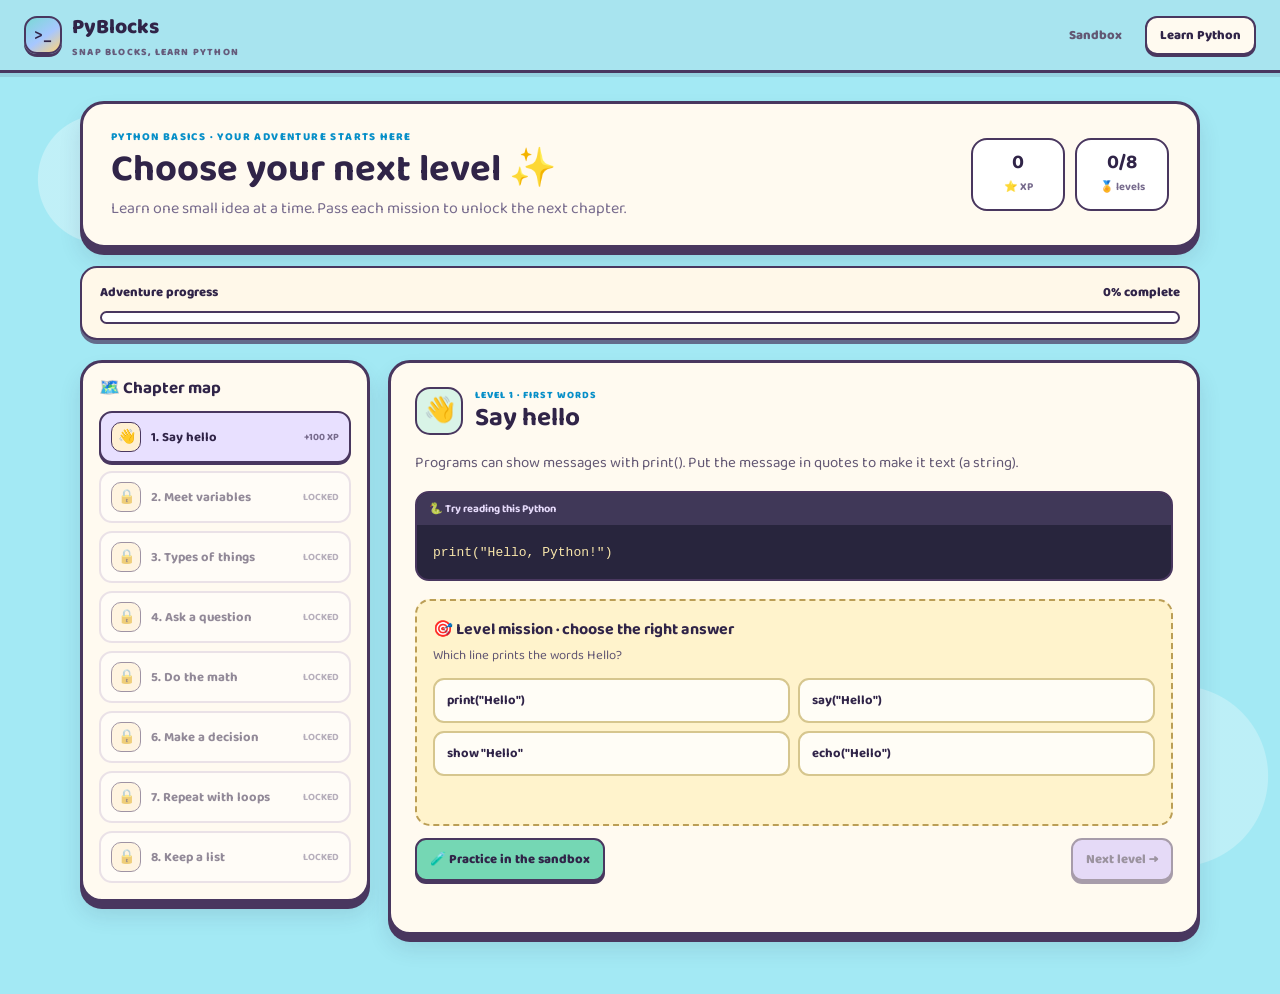
==== site/learn.html @ 9d86f93a "Add sandbox and gamified Python learning pages Co-authored-by: Copilot <223556219+Copilot@users.nore" ====
<!doctype html>
<html lang="en">
<head>
  <meta charset="utf-8">
  <meta name="viewport" content="width=device-width, initial-scale=1">
  <meta name="theme-color" content="#a3e9f4">
  <title>Learn Python — PyBlocks</title>
  <link rel="preconnect" href="https://fonts.googleapis.com">
  <link rel="preconnect" href="https://fonts.gstatic.com" crossorigin>
  <link href="https://fonts.googleapis.com/css2?family=Baloo+2:wght@500;600;700;800&family=JetBrains+Mono:wght@400;500;600;700&display=swap" rel="stylesheet">
  <style>
    :root{
      color-scheme:light;
      --ink:#302448;--muted:#776b8d;--line:#49375f;--paper:#fffaf0;
      --sky:#a3e9f4;--green:#75d7b4;--yellow:#ffc966;--purple:#c9b8ff;
      --display:"Baloo 2",sans-serif;--mono:"JetBrains Mono",monospace;
    }
    *{box-sizing:border-box}
    body{
      margin:0;min-height:100vh;color:var(--ink);font-family:var(--display);
      background-color:var(--sky);
      background-image:radial-gradient(circle at 8% 18%,rgba(255,255,255,.32) 0 64px,transparent 65px),
        radial-gradient(circle at 92% 78%,rgba(255,255,255,.28) 0 90px,transparent 91px);
    }
    a{color:inherit}
    .topbar{
      min-height:72px;padding:10px 24px;display:flex;align-items:center;gap:24px;
      background:#a8e4ef;border-bottom:3px solid var(--line);box-shadow:0 4px 0 rgba(53,38,79,.12);
    }
    .brand{display:flex;align-items:center;gap:10px;font-size:21px;font-weight:800;text-decoration:none}
    .logo{
      width:38px;height:38px;display:grid;place-items:center;border:2px solid var(--line);
      border-radius:13px;background:linear-gradient(145deg,#79d9d5,#a7c7ff 55%,#ffd477);
      box-shadow:0 3px 0 var(--line);font:700 15px var(--mono)
    }
    .brand small{display:block;color:#655b7b;font-size:10px;letter-spacing:1.2px;text-transform:uppercase}
    .page-nav{display:flex;gap:8px;margin-left:auto}
    .page-nav a{
      padding:7px 13px;border:2px solid transparent;border-radius:12px;
      color:#625773;font-size:13px;font-weight:800;text-decoration:none
    }
    .page-nav a[aria-current=page]{border-color:var(--line);background:var(--paper);color:var(--ink);box-shadow:0 2px 0 var(--line)}
    main{width:min(1120px,calc(100% - 32px));margin:28px auto 60px}
    .hero{
      display:flex;justify-content:space-between;align-items:center;gap:24px;padding:24px 28px;
      border:3px solid var(--line);border-radius:24px;background:var(--paper);
      box-shadow:0 7px 0 var(--line),0 13px 22px rgba(43,39,73,.12)
    }
    .eyebrow{color:#078fc8;font-size:11px;font-weight:800;letter-spacing:1.4px;text-transform:uppercase}
    h1{margin:2px 0 4px;font-size:clamp(26px,4vw,38px);line-height:1.15}
    .hero p{margin:0;color:var(--muted)}
    .stats{display:flex;gap:10px;flex-shrink:0}
    .stat{min-width:94px;padding:11px 14px;border:2px solid var(--line);border-radius:16px;text-align:center;background:#fff}
    .stat strong{display:block;font-size:20px;line-height:1.1}
    .stat span{color:var(--muted);font-size:11px;font-weight:700}
    .progress-card{
      margin-top:18px;padding:14px 18px;border:2px solid var(--line);border-radius:17px;
      background:#fff8e9;box-shadow:0 4px 0 rgba(73,55,95,.7)
    }
    .progress-label{display:flex;justify-content:space-between;gap:12px;margin-bottom:8px;font-size:13px;font-weight:800}
    .progress-track{height:13px;overflow:hidden;border:2px solid var(--line);border-radius:99px;background:#fff}
    .progress-fill{width:0;height:100%;border-radius:99px;background:linear-gradient(90deg,#75d7b4,#ffe079);transition:width .25s ease}
    .layout{display:grid;grid-template-columns:290px minmax(0,1fr);gap:18px;margin-top:20px;align-items:start}
    .level-panel,.lesson-panel{
      border:3px solid var(--line);border-radius:22px;background:var(--paper);
      box-shadow:0 7px 0 var(--line),0 13px 22px rgba(43,39,73,.12)
    }
    .level-panel{padding:16px}
    .panel-title{margin:0 0 12px;font-size:17px}
    .level-list{display:grid;gap:8px}
    .level-button{
      width:100%;display:flex;align-items:center;gap:10px;padding:9px 10px;
      border:2px solid #d8ccdf;border-radius:13px;background:#fff;color:var(--ink);
      text-align:left;font:700 13px var(--display);cursor:pointer
    }
    .level-button:hover:not(:disabled){border-color:var(--line);transform:translateY(-1px)}
    .level-button[aria-current=step]{border-color:var(--line);background:#e8e0ff;box-shadow:0 2px 0 var(--line)}
    .level-button:disabled{opacity:.52;cursor:not-allowed}
    .level-icon{
      width:30px;height:30px;flex:0 0 30px;display:grid;place-items:center;
      border:1.5px solid var(--line);border-radius:10px;background:#fff0d3;font-size:14px
    }
    .level-name{flex:1}
    .level-state{color:var(--muted);font-size:10px}
    .lesson-panel{min-height:490px;padding:24px}
    .lesson-top{display:flex;align-items:center;gap:12px}
    .chapter-icon{width:48px;height:48px;display:grid;place-items:center;border:2px solid var(--line);border-radius:15px;background:#d9f4e7;font-size:25px}
    .chapter-kicker{color:#078fc8;font-size:10px;font-weight:800;letter-spacing:1px;text-transform:uppercase}
    h2{margin:0;font-size:26px;line-height:1.2}
    .lesson-description{margin:16px 0;color:#625773;font-size:15px;line-height:1.6}
    .code-card{overflow:hidden;border:2px solid var(--line);border-radius:14px;background:#28253d}
    .code-label{padding:7px 12px;background:#403858;color:#e5dafa;font-size:11px;font-weight:700}
    pre{margin:0;padding:16px;overflow:auto;color:#f8e6ab;font:13px/1.65 var(--mono)}
    .mission{
      margin-top:18px;padding:16px;border:2px dashed #bb9e56;border-radius:15px;background:#fff3cc
    }
    .mission h3{margin:0 0 3px;font-size:16px}
    .mission p{margin:0 0 12px;color:#625773;font-size:13px}
    .choices{display:grid;grid-template-columns:repeat(2,minmax(0,1fr));gap:8px}
    .choice{
      padding:10px 12px;border:2px solid #d6c68e;border-radius:11px;background:#fffdf6;
      color:var(--ink);font:700 13px var(--display);text-align:left;cursor:pointer
    }
    .choice:hover:not(:disabled){border-color:var(--line);background:#fff}
    .choice:disabled{cursor:default}
    .choice.correct{border-color:#318263;background:#d9f4e7}
    .choice.incorrect{border-color:#b65b54;background:#ffe1dc}
    .feedback{min-height:22px;margin-top:10px;color:#625773;font-size:13px;font-weight:700}
    .feedback.success{color:#276b52}
    .feedback.error{color:#a63d38}
    .lesson-actions{display:flex;justify-content:space-between;align-items:center;gap:12px;margin-top:12px}
    .sandbox-link,.next-button{
      display:inline-flex;align-items:center;justify-content:center;gap:6px;padding:9px 13px;
      border:2px solid var(--line);border-radius:11px;background:var(--green);
      color:var(--ink);font:800 13px var(--display);text-decoration:none;cursor:pointer;
      box-shadow:0 3px 0 var(--line)
    }
    .next-button{background:var(--purple)}
    .next-button:disabled{opacity:.48;cursor:not-allowed}
    .next-button:not(:disabled):active,.sandbox-link:active{transform:translateY(2px);box-shadow:0 1px 0 var(--line)}
    .storage-note{min-height:18px;margin:9px 2px 0;color:#a63d38;font-size:12px}
    @media(max-width:760px){
      .topbar{flex-wrap:wrap;gap:10px;padding:10px 14px}
      .page-nav{width:100%;order:2;justify-content:center}
      main{margin-top:18px}
      .hero{align-items:flex-start;flex-direction:column;padding:20px}
      .layout{grid-template-columns:1fr}
      .level-panel{order:2}
      .level-list{grid-template-columns:repeat(2,minmax(0,1fr))}
      .lesson-panel{min-height:0;padding:19px}
    }
    @media(max-width:430px){
      .stats{width:100%}.stat{flex:1;min-width:0}
      .level-list,.choices{grid-template-columns:1fr}
      .lesson-actions{align-items:stretch;flex-direction:column}
      .sandbox-link,.next-button{width:100%}
    }
    @media(prefers-reduced-motion:reduce){*,*::before,*::after{scroll-behavior:auto!important;transition:none!important}}
  </style>
</head>
<body>
  <header class="topbar">
    <a class="brand" href="./" aria-label="PyBlocks home">
      <span class="logo">&gt;_</span>
      <span>PyBlocks<small>snap blocks, learn python</small></span>
    </a>
    <nav class="page-nav" aria-label="Main navigation">
      <a href="./">Sandbox</a>
      <a href="learn.html" aria-current="page">Learn Python</a>
    </nav>
  </header>
  <main>
    <section class="hero" aria-labelledby="pageTitle">
      <div>
        <div class="eyebrow">Python Basics · your adventure starts here</div>
        <h1 id="pageTitle">Choose your next level ✨</h1>
        <p>Learn one small idea at a time. Pass each mission to unlock the next chapter.</p>
      </div>
      <div class="stats" aria-label="Your learning stats">
        <div class="stat"><strong id="xpCount">0</strong><span>⭐ XP</span></div>
        <div class="stat"><strong id="completedCount">0/8</strong><span>🏅 levels</span></div>
      </div>
    </section>
    <section class="progress-card" aria-label="Course progress">
      <div class="progress-label"><span>Adventure progress</span><span id="progressText">0% complete</span></div>
      <div class="progress-track" role="progressbar" aria-label="Course completion" aria-valuemin="0" aria-valuemax="100" aria-valuenow="0">
        <div class="progress-fill" id="progressFill"></div>
      </div>
    </section>
    <div class="layout">
      <aside class="level-panel" aria-label="Python chapters">
        <h2 class="panel-title">🗺️ Chapter map</h2>
        <nav class="level-list" id="levelList" aria-label="Choose a chapter"></nav>
      </aside>
      <section class="lesson-panel" aria-live="polite">
        <div class="lesson-top">
          <div class="chapter-icon" id="chapterIcon" aria-hidden="true"></div>
          <div>
            <div class="chapter-kicker" id="chapterKicker"></div>
            <h2 id="chapterTitle"></h2>
          </div>
        </div>
        <p class="lesson-description" id="chapterDescription"></p>
        <div class="code-card">
          <div class="code-label">🐍 Try reading this Python</div>
          <pre><code id="chapterCode"></code></pre>
        </div>
        <div class="mission">
          <h3 id="missionTitle">🎯 Level mission</h3>
          <p id="missionQuestion"></p>
          <div class="choices" id="choices"></div>
          <div class="feedback" id="feedback" role="status" aria-live="polite"></div>
        </div>
        <div class="lesson-actions">
          <a class="sandbox-link" href="./">🧪 Practice in the sandbox</a>
          <button class="next-button" id="nextButton" type="button" disabled>Next level →</button>
        </div>
        <p class="storage-note" id="storageNote" role="status"></p>
      </section>
    </div>
  </main>
  <script>
    const LEVELS = [
      {
        title:'Say hello',icon:'👋',description:'Programs can show messages with print(). Put the message in quotes to make it text (a string).',
        code:'print("Hello, Python!")',question:'Which line prints the words Hello?',choices:['print("Hello")','say("Hello")','show "Hello"','echo("Hello")'],answer:0,
        success:'Great start! print() sends a message to the screen.',badge:'First words'
      },
      {
        title:'Meet variables',icon:'📦',description:'A variable is a name for a value. Use = to store a value, then use the name to get it back.',
        code:'pet = "Mochi"\\nprint(pet)',question:'What does pet contain after this assignment?',choices:['The word pet','"Mochi"','Nothing','The print function'],answer:1,
        success:'You stored and reused a value. That is a variable!',badge:'Value keeper'
      },
      {
        title:'Types of things',icon:'🧩',description:'Python values have types: strings for text, integers for whole numbers, floats for decimals, and Booleans for True or False.',
        code:'name = "Ada"    # str\\nage = 12         # int\\nheight = 1.5     # float\\nready = True     # bool',question:'Which value is an integer?',choices:['"12"','12','12.0','True'],answer:1,
        success:'Exactly! 12 is an int. Quotes make "12" text, while 12.0 is a float.',badge:'Type explorer'
      },
      {
        title:'Ask a question',icon:'💬',description:'input() pauses to collect what someone types. Its result is text, so save it in a variable to use later.',
        code:'name = input("Your name? ")\\nprint("Hi, " + name)',question:'What type of value does input() return?',choices:['Always an integer','A list','Text (a string)','A Boolean'],answer:2,
        success:'Right! input() returns a string, even when someone types digits.',badge:'Conversation starter'
      },
      {
        title:'Do the math',icon:'🧮',description:'Python uses +, -, *, and / for arithmetic. Use int() to turn number-text into a whole number before calculating.',
        code:'apples = 8\\nfriends = 2\\nprint(apples / friends)  # 4.0',question:'What is 8 % 3? The % operator gives the remainder.',choices:['2','2.67','3','0'],answer:0,
        success:'Nice! % gives the remainder after division: 8 divided by 3 leaves 2.',badge:'Number wizard'
      },
      {
        title:'Make a decision',icon:'🚦',description:'An if statement runs code only when its condition is True. Indent the lines that belong inside it.',
        code:'score = 7\\nif score >= 5:\\n    print("Level up!")',question:'Will the message print when score is 7?',choices:['Yes, because 7 is at least 5','No, if always skips','Only if score is 5','The code is missing a loop'],answer:0,
        success:'Correct! 7 >= 5 is True, so the indented print runs.',badge:'Path chooser'
      },
      {
        title:'Repeat with loops',icon:'🔁',description:'A for loop repeats its indented body for each item in a sequence. range(3) counts 0, 1, and 2.',
        code:'for number in range(3):\\n    print(number)',question:'How many times does this loop print?',choices:['2','3','4','Forever'],answer:1,
        success:'That is 3 repetitions. range(3) starts at 0 and stops before 3.',badge:'Loop legend'
      },
      {
        title:'Keep a list',icon:'🎒',description:'Lists keep several values in order. Indexing starts at 0, so snacks[0] is the first item.',
        code:'snacks = ["pear", "mango", "toast"]\\nprint(snacks[0])  # pear',question:'What does snacks[1] give you?',choices:['"pear"','"mango"','"toast"','The whole list'],answer:1,
        success:'You did it! List index 1 is the second item. You unlocked Python basics!',badge:'Python explorer'
      }
    ];
    const STORAGE_KEY = 'pyblocks-learning-progress-v1';
    let completed = new Set();
    let activeLevel = 0;
    let answeredCorrectly = false;

    function loadProgress(){
      try{
        const saved = localStorage.getItem(STORAGE_KEY);
        if(!saved) return;
        const data = JSON.parse(saved);
        if(!Array.isArray(data.completed) || data.completed.some(index => !Number.isInteger(index) || index < 0 || index >= LEVELS.length)){
          throw new Error('Saved course progress has an invalid format.');
        }
        completed = new Set(data.completed);
      }catch(error){
        console.warn('Could not load PyBlocks learning progress:', error);
        document.getElementById('storageNote').textContent = 'Progress could not be loaded from this browser. You can still play this session.';
      }
    }
    function saveProgress(){
      try{
        localStorage.setItem(STORAGE_KEY, JSON.stringify({completed:[...completed]}));
      }catch(error){
        console.error('Could not save PyBlocks learning progress:', error);
        document.getElementById('storageNote').textContent = 'Progress could not be saved in this browser. Keep this page open to continue.';
      }
    }
    function isUnlocked(index){
      return index === 0 || completed.has(index - 1);
    }
    function updateProgress(){
      const count = completed.size;
      const percentage = Math.round(count / LEVELS.length * 100);
      document.getElementById('xpCount').textContent = String(count * 100);
      document.getElementById('completedCount').textContent = `${count}/${LEVELS.length}`;
      document.getElementById('progressText').textContent = `${percentage}% complete`;
      const track = document.querySelector('.progress-track');
      track.setAttribute('aria-valuenow', String(percentage));
      document.getElementById('progressFill').style.width = `${percentage}%`;
    }
    function renderLevelList(){
      const list = document.getElementById('levelList');
      list.replaceChildren();
      LEVELS.forEach((level,index) => {
        const button = document.createElement('button');
        button.type = 'button';
        button.className = 'level-button';
        button.disabled = !isUnlocked(index);
        button.setAttribute('aria-label',`Level ${index + 1}: ${level.title}${completed.has(index) ? ', completed' : isUnlocked(index) ? '' : ', locked'}`);
        if(index === activeLevel) button.setAttribute('aria-current','step');
        const icon = document.createElement('span');
        icon.className = 'level-icon';
        icon.textContent = completed.has(index) ? '⭐' : isUnlocked(index) ? level.icon : '🔒';
        const title = document.createElement('span');
        title.className = 'level-name';
        title.textContent = `${index + 1}. ${level.title}`;
        const state = document.createElement('span');
        state.className = 'level-state';
        state.textContent = completed.has(index) ? 'DONE' : isUnlocked(index) ? '+100 XP' : 'LOCKED';
        button.append(icon,title,state);
        button.addEventListener('click',() => {
          activeLevel = index;
          answeredCorrectly = false;
          render();
        });
        list.append(button);
      });
    }
    function render(){
      const level = LEVELS[activeLevel];
      document.getElementById('chapterIcon').textContent = level.icon;
      document.getElementById('chapterKicker').textContent = `Level ${activeLevel + 1} · ${level.badge}`;
      document.getElementById('chapterTitle').textContent = level.title;
      document.getElementById('chapterDescription').textContent = level.description;
      document.getElementById('chapterCode').textContent = level.code;
      document.getElementById('missionQuestion').textContent = level.question;
      document.getElementById('missionTitle').textContent = completed.has(activeLevel) ? `🏅 Badge earned: ${level.badge}` : '🎯 Level mission · choose the right answer';
      const choices = document.getElementById('choices');
      choices.replaceChildren();
      level.choices.forEach((choice,index) => {
        const button = document.createElement('button');
        button.type = 'button';
        button.className = 'choice';
        button.textContent = choice;
        if(answeredCorrectly){
          button.disabled = true;
          if(index === level.answer) button.classList.add('correct');
        }
        button.addEventListener('click',() => checkAnswer(index));
        choices.append(button);
      });
      const feedback = document.getElementById('feedback');
      feedback.className = 'feedback';
      if(answeredCorrectly || completed.has(activeLevel)){
        feedback.textContent = completed.has(activeLevel) ? `+100 XP · ${level.success}` : level.success;
        feedback.classList.add('success');
      }else{
        feedback.textContent = '';
      }
      const next = document.getElementById('nextButton');
      next.disabled = !(answeredCorrectly || completed.has(activeLevel)) || activeLevel === LEVELS.length - 1;
      next.textContent = activeLevel === LEVELS.length - 1 ? '🏆 Course complete!' : 'Next level →';
      renderLevelList();
      updateProgress();
    }
    function checkAnswer(index){
      const level = LEVELS[activeLevel];
      const feedback = document.getElementById('feedback');
      if(index !== level.answer){
        feedback.textContent = 'Not quite — take another look at the example and try again.';
        feedback.className = 'feedback error';
        const buttons = document.querySelectorAll('.choice');
        buttons[index].classList.add('incorrect');
        return;
      }
      answeredCorrectly = true;
      if(!completed.has(activeLevel)){
        completed.add(activeLevel);
        saveProgress();
      }
      render();
    }
    document.getElementById('nextButton').addEventListener('click',() => {
      if(activeLevel < LEVELS.length - 1 && completed.has(activeLevel)){
        activeLevel += 1;
        answeredCorrectly = false;
        render();
      }
    });
    loadProgress();
    activeLevel = Math.min(completed.size,LEVELS.length - 1);
    while(activeLevel > 0 && !isUnlocked(activeLevel)) activeLevel -= 1;
    if(completed.size === LEVELS.length) activeLevel = LEVELS.length - 1;
    render();
  </script>
</body>
</html>
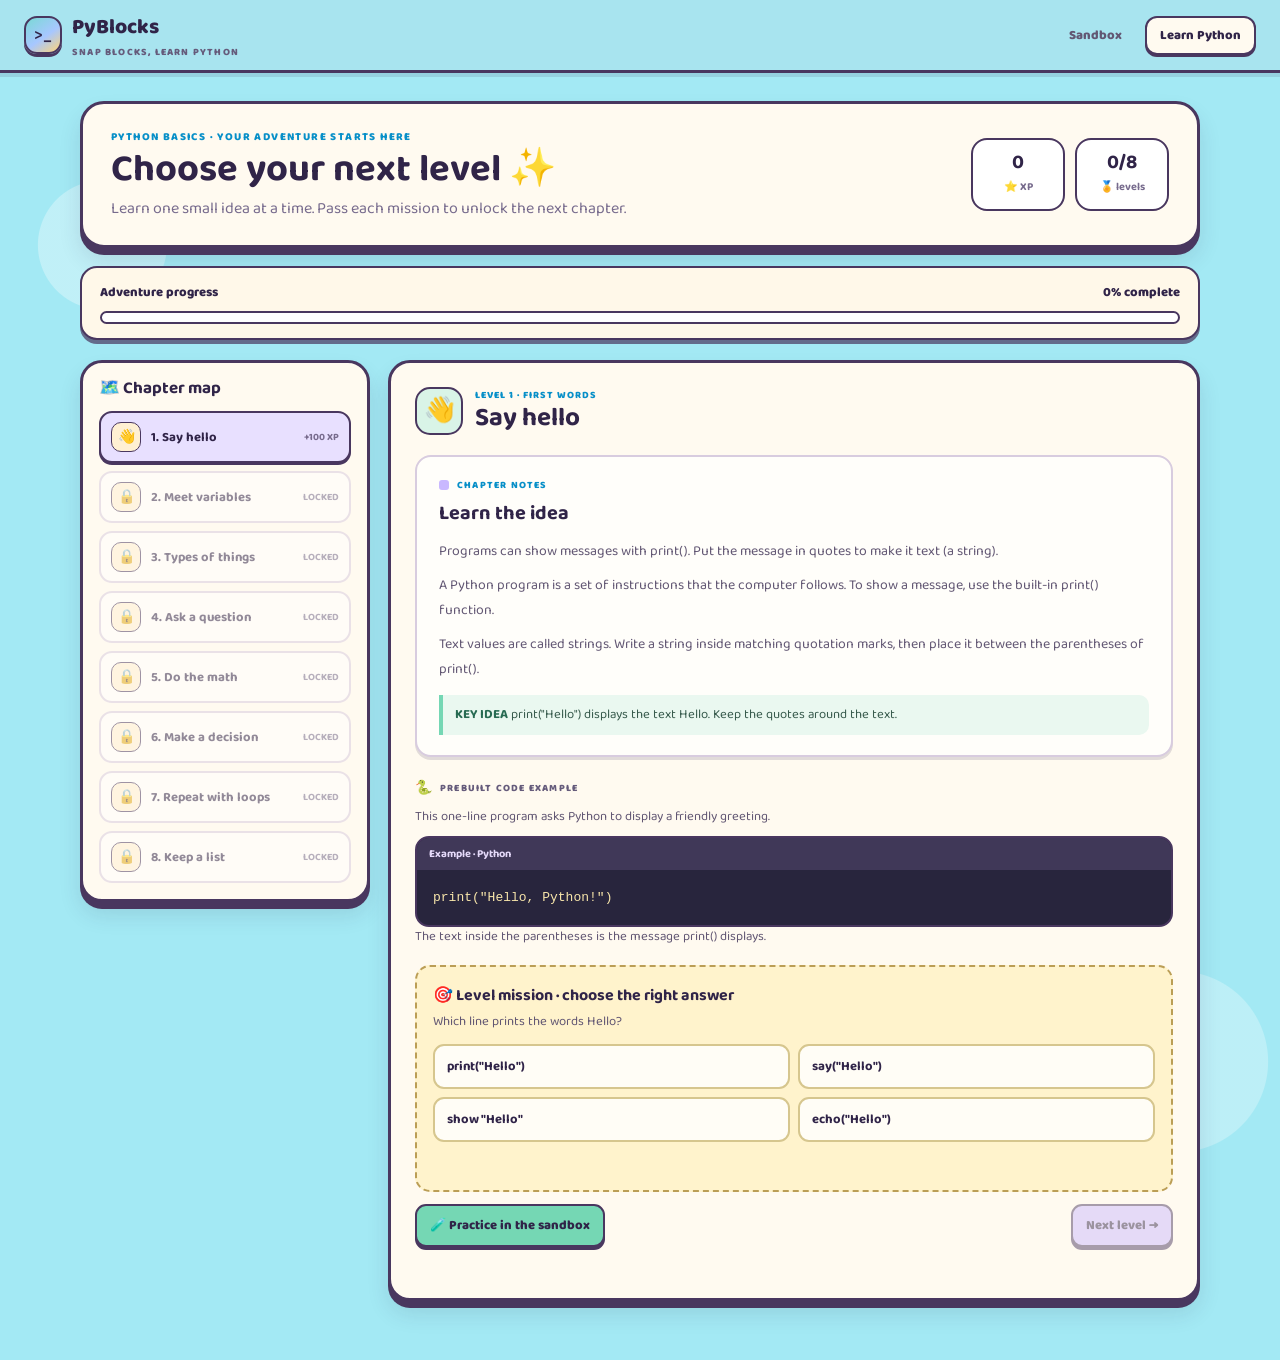
==== commit 456f06a7: "Add theory notes before Python examples Co-authored-by: Copilot <223556219+Copilot@users.noreply.git" ====
--- a/site/learn.html
+++ b/site/learn.html
@@ -87,7 +87,28 @@
     .chapter-icon{width:48px;height:48px;display:grid;place-items:center;border:2px solid var(--line);border-radius:15px;background:#d9f4e7;font-size:25px}
     .chapter-kicker{color:#078fc8;font-size:10px;font-weight:800;letter-spacing:1px;text-transform:uppercase}
     h2{margin:0;font-size:26px;line-height:1.2}
-    .lesson-description{margin:16px 0;color:#625773;font-size:15px;line-height:1.6}
+    .theory-document{
+      margin-top:20px;padding:20px 22px;border:2px solid #d8ccdf;border-radius:16px;
+      background:#fffefa;box-shadow:0 3px 0 rgba(73,55,95,.16)
+    }
+    .document-label,.example-label{
+      display:flex;align-items:center;gap:8px;color:#078fc8;font-size:10px;
+      font-weight:800;letter-spacing:1.2px;text-transform:uppercase
+    }
+    .document-label::before{content:"";width:10px;height:10px;border-radius:3px;background:#c9b8ff}
+    .theory-document h3{margin:4px 0 10px;font-size:20px}
+    .theory-copy{color:#625773;font-size:14px;line-height:1.75}
+    .theory-copy p{margin:0 0 10px}
+    .theory-copy p:last-child{margin-bottom:0}
+    .key-idea{
+      margin-top:14px;padding:10px 12px;border-left:4px solid #75d7b4;
+      border-radius:0 10px 10px 0;background:#eaf8f0;color:#385b4d;font-size:13px;line-height:1.55
+    }
+    .key-idea strong{color:#276b52}
+    .example-section{margin-top:20px}
+    .example-label{margin:0 0 8px;color:#655b7b}
+    .example-label::before{content:"🐍";font-size:14px;letter-spacing:0}
+    .example-note{margin:0 0 9px;color:#625773;font-size:13px;line-height:1.55}
     .code-card{overflow:hidden;border:2px solid var(--line);border-radius:14px;background:#28253d}
     .code-label{padding:7px 12px;background:#403858;color:#e5dafa;font-size:11px;font-weight:700}
     pre{margin:0;padding:16px;overflow:auto;color:#f8e6ab;font:13px/1.65 var(--mono)}
@@ -180,11 +201,21 @@
             <h2 id="chapterTitle"></h2>
           </div>
         </div>
-        <p class="lesson-description" id="chapterDescription"></p>
-        <div class="code-card">
-          <div class="code-label">🐍 Try reading this Python</div>
-          <pre><code id="chapterCode"></code></pre>
-        </div>
+        <article class="theory-document" aria-labelledby="theoryTitle">
+          <div class="document-label">Chapter notes</div>
+          <h3 id="theoryTitle">Learn the idea</h3>
+          <div class="theory-copy" id="theoryBody"></div>
+          <aside class="key-idea" id="keyIdea"></aside>
+        </article>
+        <section class="example-section" aria-labelledby="exampleTitle">
+          <h3 class="example-label" id="exampleTitle">Prebuilt code example</h3>
+          <p class="example-note" id="exampleNote"></p>
+          <div class="code-card">
+            <div class="code-label">Example · Python</div>
+            <pre><code id="chapterCode"></code></pre>
+          </div>
+          <p class="example-note" id="exampleExplanation"></p>
+        </section>
         <div class="mission">
           <h3 id="missionTitle">🎯 Level mission</h3>
           <p id="missionQuestion"></p>
@@ -203,42 +234,58 @@
     const LEVELS = [
       {
         title:'Say hello',icon:'👋',description:'Programs can show messages with print(). Put the message in quotes to make it text (a string).',
+        theory:['A Python program is a set of instructions that the computer follows. To show a message, use the built-in print() function.','Text values are called strings. Write a string inside matching quotation marks, then place it between the parentheses of print().'],
+        keyIdea:'print("Hello") displays the text Hello. Keep the quotes around the text.',exampleNote:'This one-line program asks Python to display a friendly greeting.',exampleExplanation:'The text inside the parentheses is the message print() displays.',
         code:'print("Hello, Python!")',question:'Which line prints the words Hello?',choices:['print("Hello")','say("Hello")','show "Hello"','echo("Hello")'],answer:0,
         success:'Great start! print() sends a message to the screen.',badge:'First words'
       },
       {
         title:'Meet variables',icon:'📦',description:'A variable is a name for a value. Use = to store a value, then use the name to get it back.',
-        code:'pet = "Mochi"\\nprint(pet)',question:'What does pet contain after this assignment?',choices:['The word pet','"Mochi"','Nothing','The print function'],answer:1,
+        theory:['Variables let a program remember information. Give a value a clear name and assign it with the = operator. Python creates the variable when it first sees that assignment.','After assigning a value, use the variable name to refer to it again. In this example, pet stores a text value, and print(pet) displays the stored value.'],
+        keyIdea:'The = sign assigns a value to a name. It does not mean “is equal to” as it does in a math equation.',exampleNote:'First, save a pet’s name. Then pass the variable to print() to display it.',exampleExplanation:'The output is Mochi. Python looks up pet and uses the value stored there.',
+        code:'pet = "Mochi"\nprint(pet)',question:'What does pet contain after this assignment?',choices:['The word pet','"Mochi"','Nothing','The print function'],answer:1,
         success:'You stored and reused a value. That is a variable!',badge:'Value keeper'
       },
       {
         title:'Types of things',icon:'🧩',description:'Python values have types: strings for text, integers for whole numbers, floats for decimals, and Booleans for True or False.',
-        code:'name = "Ada"    # str\\nage = 12         # int\\nheight = 1.5     # float\\nready = True     # bool',question:'Which value is an integer?',choices:['"12"','12','12.0','True'],answer:1,
+        theory:['Every value in Python has a type. A str (string) represents text, an int (integer) is a whole number, and a float is a number with a decimal point.','A bool (Boolean) has one of two values: True or False. The type determines what kind of operations make sense for a value. Quotes turn digits into text, so "12" is a string while 12 is an integer.'],
+        keyIdea:'Quotation marks mean text. Without quotes, Python reads numeric values as numbers and True or False as Booleans.',exampleNote:'Read each assignment and compare the value with its type comment.',exampleExplanation:'The comments after # are notes for people; Python does not execute them.',
+        code:'name = "Ada"    # str\nage = 12         # int\nheight = 1.5     # float\nready = True     # bool',question:'Which value is an integer?',choices:['"12"','12','12.0','True'],answer:1,
         success:'Exactly! 12 is an int. Quotes make "12" text, while 12.0 is a float.',badge:'Type explorer'
       },
       {
         title:'Ask a question',icon:'💬',description:'input() pauses to collect what someone types. Its result is text, so save it in a variable to use later.',
-        code:'name = input("Your name? ")\\nprint("Hi, " + name)',question:'What type of value does input() return?',choices:['Always an integer','A list','Text (a string)','A Boolean'],answer:2,
+        theory:['Programs can interact with people using input(). It displays a prompt and waits for the person to type a response and press Enter.','Save the response in a variable so the program can use it later. input() always returns text (a string), even if the person enters digits. You can combine strings with + to make a greeting.'],
+        keyIdea:'The value returned by input() is a string. Convert it with int() or float() before doing number calculations.',exampleNote:'The program asks for a name, remembers the response, and greets the person.',exampleExplanation:'Try changing the prompt or the greeting to make the program your own.',
+        code:'name = input("Your name? ")\nprint("Hi, " + name)',question:'What type of value does input() return?',choices:['Always an integer','A list','Text (a string)','A Boolean'],answer:2,
         success:'Right! input() returns a string, even when someone types digits.',badge:'Conversation starter'
       },
       {
         title:'Do the math',icon:'🧮',description:'Python uses +, -, *, and / for arithmetic. Use int() to turn number-text into a whole number before calculating.',
-        code:'apples = 8\\nfriends = 2\\nprint(apples / friends)  # 4.0',question:'What is 8 % 3? The % operator gives the remainder.',choices:['2','2.67','3','0'],answer:0,
+        theory:['Python can calculate with numbers. Use + for addition, - for subtraction, * for multiplication, and / for division. Parentheses can make the order of an expression easier to understand.','The remainder operator % tells you what is left over after division. For example, 8 % 3 is 2 because 3 fits into 8 twice, with 2 remaining.'],
+        keyIdea:'Use int("12") to convert number text to the whole number 12 before doing arithmetic.',exampleNote:'Divide eight apples equally among two friends.',exampleExplanation:'Division with / returns 4.0. Try replacing / with % to see the remainder instead.',
+        code:'apples = 8\nfriends = 2\nprint(apples / friends)  # 4.0',question:'What is 8 % 3? The % operator gives the remainder.',choices:['2','2.67','3','0'],answer:0,
         success:'Nice! % gives the remainder after division: 8 divided by 3 leaves 2.',badge:'Number wizard'
       },
       {
         title:'Make a decision',icon:'🚦',description:'An if statement runs code only when its condition is True. Indent the lines that belong inside it.',
-        code:'score = 7\\nif score >= 5:\\n    print("Level up!")',question:'Will the message print when score is 7?',choices:['Yes, because 7 is at least 5','No, if always skips','Only if score is 5','The code is missing a loop'],answer:0,
+        theory:['A condition is an expression that evaluates to True or False. Comparisons such as == (equal), != (not equal), > (greater than), and <= (less than or equal to) create conditions.','An if statement checks its condition. When the condition is True, Python runs the indented code underneath it. Indentation is important: it marks which instructions belong to the if statement.'],
+        keyIdea:'A colon : starts an if statement’s body. Indent the instructions that should run when the condition is True.',exampleNote:'Check whether a score is high enough to show a level-up message.',exampleExplanation:'Because 7 is greater than or equal to 5, Python runs the indented print() line.',
+        code:'score = 7\nif score >= 5:\n    print("Level up!")',question:'Will the message print when score is 7?',choices:['Yes, because 7 is at least 5','No, if always skips','Only if score is 5','The code is missing a loop'],answer:0,
         success:'Correct! 7 >= 5 is True, so the indented print runs.',badge:'Path chooser'
       },
       {
         title:'Repeat with loops',icon:'🔁',description:'A for loop repeats its indented body for each item in a sequence. range(3) counts 0, 1, and 2.',
-        code:'for number in range(3):\\n    print(number)',question:'How many times does this loop print?',choices:['2','3','4','Forever'],answer:1,
+        theory:['Loops repeat instructions so you do not have to write the same line over and over. A for loop takes each value from a sequence and runs its indented body once for that value.','range(3) produces three numbers: 0, 1, and 2. It starts at zero and stops just before the number in parentheses. The loop variable number takes each value in turn.'],
+        keyIdea:'The body of a loop is indented. range(3) repeats three times, even though its final value is 2.',exampleNote:'Use a for loop to print each number produced by range(3).',exampleExplanation:'The output is 0, then 1, then 2—one line for each loop repetition.',
+        code:'for number in range(3):\n    print(number)',question:'How many times does this loop print?',choices:['2','3','4','Forever'],answer:1,
         success:'That is 3 repetitions. range(3) starts at 0 and stops before 3.',badge:'Loop legend'
       },
       {
         title:'Keep a list',icon:'🎒',description:'Lists keep several values in order. Indexing starts at 0, so snacks[0] is the first item.',
-        code:'snacks = ["pear", "mango", "toast"]\\nprint(snacks[0])  # pear',question:'What does snacks[1] give you?',choices:['"pear"','"mango"','"toast"','The whole list'],answer:1,
+        theory:['A list stores several values in a specific order. Write its items inside square brackets [ ], separating each item with a comma. A list can hold text, numbers, or other values.','To access an item, use its index inside square brackets. Python starts counting list positions at 0: index 0 is the first item, index 1 is the second, and so on.'],
+        keyIdea:'List indexes start at 0. For a list with three items, the valid indexes are 0, 1, and 2.',exampleNote:'Create a list of snacks and read the first item by its index.',exampleExplanation:'snacks[0] gives "pear". Change 0 to 1 to get "mango".',
+        code:'snacks = ["pear", "mango", "toast"]\nprint(snacks[0])  # pear',question:'What does snacks[1] give you?',choices:['"pear"','"mango"','"toast"','The whole list'],answer:1,
         success:'You did it! List index 1 is the second item. You unlocked Python basics!',badge:'Python explorer'
       }
     ];
@@ -315,7 +362,19 @@
       document.getElementById('chapterIcon').textContent = level.icon;
       document.getElementById('chapterKicker').textContent = `Level ${activeLevel + 1} · ${level.badge}`;
       document.getElementById('chapterTitle').textContent = level.title;
-      document.getElementById('chapterDescription').textContent = level.description;
+      const theoryBody = document.getElementById('theoryBody');
+      theoryBody.replaceChildren();
+      [level.description,...level.theory].forEach(paragraphText => {
+        const paragraph = document.createElement('p');
+        paragraph.textContent = paragraphText;
+        theoryBody.append(paragraph);
+      });
+      const keyIdea = document.getElementById('keyIdea');
+      const keyLabel = document.createElement('strong');
+      keyLabel.textContent = 'KEY IDEA  ';
+      keyIdea.replaceChildren(keyLabel,document.createTextNode(level.keyIdea));
+      document.getElementById('exampleNote').textContent = level.exampleNote;
+      document.getElementById('exampleExplanation').textContent = level.exampleExplanation;
       document.getElementById('chapterCode').textContent = level.code;
       document.getElementById('missionQuestion').textContent = level.question;
       document.getElementById('missionTitle').textContent = completed.has(activeLevel) ? `🏅 Badge earned: ${level.badge}` : '🎯 Level mission · choose the right answer';
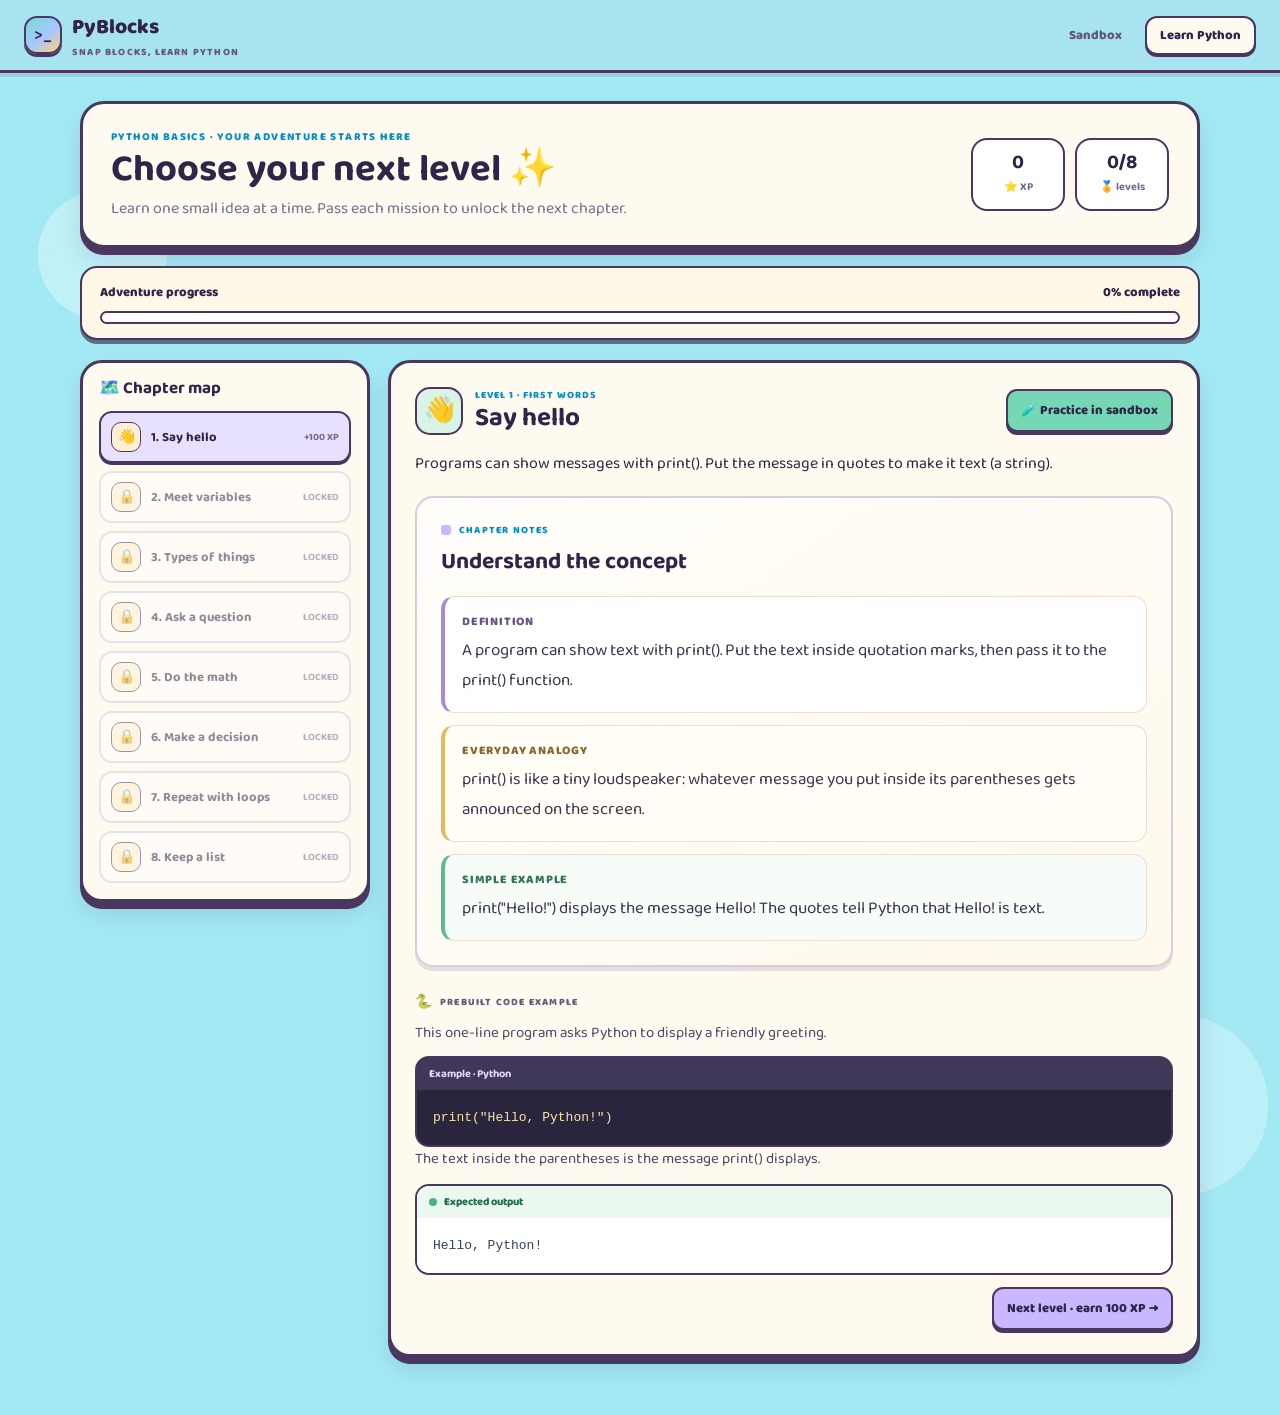
==== commit 61cc5632: "Polish compact Python lessons and practice flow Co-authored-by: Copilot <223556219+Copilot@users.nor" ====
--- a/site/learn.html
+++ b/site/learn.html
@@ -84,62 +84,62 @@
     .level-state{color:var(--muted);font-size:10px}
     .lesson-panel{min-height:490px;padding:24px}
     .lesson-top{display:flex;align-items:center;gap:12px}
+    .lesson-heading-group{min-width:0;flex:1}
     .chapter-icon{width:48px;height:48px;display:grid;place-items:center;border:2px solid var(--line);border-radius:15px;background:#d9f4e7;font-size:25px}
     .chapter-kicker{color:#078fc8;font-size:10px;font-weight:800;letter-spacing:1px;text-transform:uppercase}
     h2{margin:0;font-size:26px;line-height:1.2}
     .theory-document{
-      margin-top:20px;padding:20px 22px;border:2px solid #d8ccdf;border-radius:16px;
-      background:#fffefa;box-shadow:0 3px 0 rgba(73,55,95,.16)
+      margin-top:20px;padding:24px;border:2px solid #d8ccdf;border-radius:18px;
+      background:linear-gradient(145deg,#fffefa,#fff9ed);box-shadow:0 4px 0 rgba(73,55,95,.14)
     }
     .document-label,.example-label{
       display:flex;align-items:center;gap:8px;color:#078fc8;font-size:10px;
       font-weight:800;letter-spacing:1.2px;text-transform:uppercase
     }
     .document-label::before{content:"";width:10px;height:10px;border-radius:3px;background:#c9b8ff}
-    .theory-document h3{margin:4px 0 10px;font-size:20px}
-    .theory-copy{color:#625773;font-size:14px;line-height:1.75}
-    .theory-copy p{margin:0 0 10px}
-    .theory-copy p:last-child{margin-bottom:0}
-    .key-idea{
-      margin-top:14px;padding:10px 12px;border-left:4px solid #75d7b4;
-      border-radius:0 10px 10px 0;background:#eaf8f0;color:#385b4d;font-size:13px;line-height:1.55
-    }
-    .key-idea strong{color:#276b52}
-    .example-section{margin-top:20px}
+    .theory-document h3{margin:5px 0 16px;font-size:23px}
+    .theory-sections{display:grid;gap:12px}
+    .theory-item{
+      padding:15px 17px;border:1px solid #e8dfd3;border-left:4px solid #a68ade;
+      border-radius:13px;background:#fff
+    }
+    .theory-item.analogy{border-left-color:#e5b85a;background:#fffdf6}
+    .theory-item.concept-example{border-left-color:#63b891;background:#f7fcf8}
+    .theory-label{
+      margin:0 0 5px;color:#665480;font-size:12px;font-weight:800;
+      letter-spacing:.8px;text-transform:uppercase
+    }
+    .theory-item.analogy .theory-label{color:#8a682b}
+    .theory-item.concept-example .theory-label{color:#347456}
+    .theory-item p{margin:0;color:#40364e;font-size:17px;line-height:1.8}
+    .theory-item p code{
+      padding:2px 5px;border-radius:5px;background:#eee8f5;
+      color:#49375f;font:500 .9em var(--mono)
+    }
+    .example-section{margin-top:24px}
     .example-label{margin:0 0 8px;color:#655b7b}
     .example-label::before{content:"🐍";font-size:14px;letter-spacing:0}
-    .example-note{margin:0 0 9px;color:#625773;font-size:13px;line-height:1.55}
+    .example-note{margin:0 0 10px;color:#51465f;font-size:15px;line-height:1.7}
     .code-card{overflow:hidden;border:2px solid var(--line);border-radius:14px;background:#28253d}
     .code-label{padding:7px 12px;background:#403858;color:#e5dafa;font-size:11px;font-weight:700}
     pre{margin:0;padding:16px;overflow:auto;color:#f8e6ab;font:13px/1.65 var(--mono)}
-    .mission{
-      margin-top:18px;padding:16px;border:2px dashed #bb9e56;border-radius:15px;background:#fff3cc
-    }
-    .mission h3{margin:0 0 3px;font-size:16px}
-    .mission p{margin:0 0 12px;color:#625773;font-size:13px}
-    .choices{display:grid;grid-template-columns:repeat(2,minmax(0,1fr));gap:8px}
-    .choice{
-      padding:10px 12px;border:2px solid #d6c68e;border-radius:11px;background:#fffdf6;
-      color:var(--ink);font:700 13px var(--display);text-align:left;cursor:pointer
-    }
-    .choice:hover:not(:disabled){border-color:var(--line);background:#fff}
-    .choice:disabled{cursor:default}
-    .choice.correct{border-color:#318263;background:#d9f4e7}
-    .choice.incorrect{border-color:#b65b54;background:#ffe1dc}
-    .feedback{min-height:22px;margin-top:10px;color:#625773;font-size:13px;font-weight:700}
-    .feedback.success{color:#276b52}
-    .feedback.error{color:#a63d38}
-    .lesson-actions{display:flex;justify-content:space-between;align-items:center;gap:12px;margin-top:12px}
+    .output-card{overflow:hidden;margin-top:12px;border:2px solid #49375f;border-radius:14px;background:#fff}
+    .output-label{display:flex;align-items:center;gap:7px;padding:7px 12px;background:#eaf8f0;color:#276b52;font-size:11px;font-weight:800}
+    .output-label::before{content:"";width:8px;height:8px;border-radius:50%;background:#48b47f}
+    .output-card pre{min-height:44px;background:#fff;color:#354255;white-space:pre-wrap;overflow-wrap:anywhere}
+    .lesson-actions{display:flex;justify-content:flex-end;align-items:center;gap:12px;margin-top:12px}
     .sandbox-link,.next-button{
       display:inline-flex;align-items:center;justify-content:center;gap:6px;padding:9px 13px;
       border:2px solid var(--line);border-radius:11px;background:var(--green);
       color:var(--ink);font:800 13px var(--display);text-decoration:none;cursor:pointer;
       box-shadow:0 3px 0 var(--line)
     }
+    .sandbox-link{margin-left:auto;white-space:nowrap}
     .next-button{background:var(--purple)}
     .next-button:disabled{opacity:.48;cursor:not-allowed}
     .next-button:not(:disabled):active,.sandbox-link:active{transform:translateY(2px);box-shadow:0 1px 0 var(--line)}
     .storage-note{min-height:18px;margin:9px 2px 0;color:#a63d38;font-size:12px}
+    .storage-note:empty{display:none}
     @media(max-width:760px){
       .topbar{flex-wrap:wrap;gap:10px;padding:10px 14px}
       .page-nav{width:100%;order:2;justify-content:center}
@@ -152,9 +152,116 @@
     }
     @media(max-width:430px){
       .stats{width:100%}.stat{flex:1;min-width:0}
-      .level-list,.choices{grid-template-columns:1fr}
+      .level-list{grid-template-columns:1fr}
       .lesson-actions{align-items:stretch;flex-direction:column}
-      .sandbox-link,.next-button{width:100%}
+      .lesson-top{flex-wrap:wrap}
+      .lesson-top .sandbox-link{margin-left:60px}
+      .lesson-actions .next-button{width:100%}
+    }
+    @media(min-width:761px) and (max-height:760px){
+      body{height:100dvh;min-height:0;overflow:hidden;display:flex;flex-direction:column}
+      .topbar{height:50px;min-height:50px;flex:0 0 50px;padding:4px 16px}
+      .brand{font-size:18px}
+      .logo{width:32px;height:32px}
+      .page-nav a{padding:5px 10px}
+      main{
+        width:calc(100% - 24px);height:calc(100dvh - 58px);min-height:0;
+        margin:4px auto;display:grid;grid-template-rows:auto auto minmax(0,1fr);gap:5px
+      }
+      .hero{min-height:0;padding:4px 12px;border-width:2px;border-radius:14px;box-shadow:0 3px 0 var(--line)}
+      .eyebrow{font-size:9px}
+      h1{font-size:20px;margin:0}
+      .hero p{display:none}
+      .stats{gap:5px}
+      .stat{display:flex;min-width:70px;align-items:center;justify-content:center;gap:4px;padding:3px 7px;border-width:1px;border-radius:9px}
+      .stat strong{font-size:15px;line-height:1}
+      .stat span{font-size:9px;line-height:1}
+      .progress-card{display:flex;align-items:center;gap:12px;margin:0;padding:4px 10px;border-radius:10px;box-shadow:none}
+      .progress-label{flex:0 0 auto;gap:8px;margin:0;font-size:10px}
+      .progress-track{height:8px;flex:1}
+      .layout{min-height:0;align-items:stretch;grid-template-columns:minmax(190px,23%) minmax(0,1fr);gap:8px;margin:0}
+      .level-panel,.lesson-panel{min-height:0;border-width:2px;border-radius:15px;box-shadow:0 3px 0 var(--line)}
+      .level-panel{display:flex;height:100%;flex-direction:column;padding:8px}
+      .panel-title{margin:0 0 5px;font-size:13px}
+      .level-list{flex:1;grid-template-rows:repeat(8,minmax(0,1fr));gap:4px}
+      .level-button{min-height:0;gap:6px;padding:2px 6px;border-width:1px;border-radius:8px;font-size:11px}
+      .level-icon{width:22px;height:22px;flex-basis:22px;border-radius:7px;font-size:11px}
+      .level-state{font-size:8px}
+      .lesson-panel{
+        display:grid;height:100%;grid-template-rows:auto minmax(0,1fr) auto auto;gap:5px;
+        overflow:hidden;padding:8px
+      }
+      .lesson-top{min-height:32px;gap:8px}
+      .chapter-icon{width:30px;height:30px;flex:0 0 30px;border-radius:9px;font-size:17px}
+      .chapter-kicker{font-size:8px}
+      h2{font-size:19px}
+      .lesson-top .sandbox-link{margin-left:auto;padding:5px 8px;border-width:1px;border-radius:8px;font-size:10px;box-shadow:0 2px 0 var(--line)}
+      .lesson-description{display:none}
+      .theory-document{
+        display:flex;flex-direction:column;min-height:0;gap:4px;margin:0;padding:7px;
+        border-radius:12px;box-shadow:none
+      }
+      .document-label{display:none}
+      .document-label::before{width:7px;height:7px}
+      .theory-document h3{margin:0;font-size:15px}
+      .theory-sections{flex:1;min-height:0;grid-template-columns:repeat(3,minmax(0,1fr));gap:5px}
+      .theory-item{min-width:0;padding:6px 7px;border-left-width:3px;border-radius:8px}
+      .theory-label{margin-bottom:3px;font-size:8px;letter-spacing:.3px}
+      .theory-item p{font-size:12px;line-height:1.35;overflow-wrap:anywhere}
+      .example-section{
+        display:grid;grid-template-columns:minmax(0,1fr) minmax(0,1fr);gap:3px 8px;
+        min-height:0;margin:0
+      }
+      .example-label{grid-column:1/-1;margin:0;font-size:9px}
+      #exampleNote,#exampleExplanation{display:none}
+      .code-card,.output-card{min-width:0;margin:0;border-width:1px;border-radius:9px}
+      .code-label,.output-label{padding:3px 7px;font-size:9px}
+      .output-label::before{width:6px;height:6px}
+      .code-card pre,.output-card pre{min-height:0;padding:5px 7px;font-size:10px;line-height:1.35}
+      .lesson-actions{justify-content:flex-end;margin:0}
+      .lesson-actions .next-button{padding:5px 10px;border-width:1px;border-radius:8px;font-size:10px;box-shadow:0 2px 0 var(--line)}
+      .storage-note{display:none}
+    }
+    @media(min-width:761px) and (max-height:500px){
+      .hero{padding:2px 10px}
+      .eyebrow{font-size:8px}
+      h1{font-size:17px}
+      .stat{padding:2px 6px}
+      .progress-card{padding:2px 8px}
+      .progress-label{font-size:9px}
+      .level-panel{padding:6px}
+      .panel-title{margin-bottom:3px;font-size:12px}
+      .level-list{gap:3px}
+      .level-button{gap:4px;padding:1px 4px;font-size:10px}
+      .level-icon{width:19px;height:19px;flex-basis:19px;font-size:10px}
+      .lesson-panel{grid-template-rows:auto minmax(0,1fr) auto auto;gap:3px;padding:6px}
+      .lesson-top{min-height:27px}
+      .chapter-icon{width:26px;height:26px;flex-basis:26px;font-size:15px}
+      h2{font-size:17px}
+      .lesson-top .sandbox-link{padding:4px 6px;font-size:9px}
+      .theory-document{gap:2px;padding:5px}
+      .document-label{font-size:7px}
+      .theory-document h3{font-size:13px}
+      .theory-sections{gap:3px}
+      .theory-item{padding:4px}
+      .theory-label{font-size:7px}
+      .theory-item p{font-size:12px;line-height:1.2}
+      .example-section{gap:2px 5px}
+      .example-label{font-size:8px}
+      .code-label,.output-label{padding:2px 5px;font-size:8px}
+      .code-card pre,.output-card pre{padding:4px 5px;font-size:9px;line-height:1.2}
+      .lesson-actions .next-button{padding:4px 8px;font-size:9px}
+    }
+    @media(min-width:761px) and (min-height:600px) and (max-height:760px){
+      main{gap:8px}
+      .layout{gap:10px}
+      .level-panel,.lesson-panel{padding:11px}
+      .theory-document{padding:10px}
+      .theory-item{padding:8px}
+      .theory-item p{font-size:14px;line-height:1.45}
+      .theory-label{font-size:9px}
+      .example-section{gap:5px 10px}
+      .code-card pre,.output-card pre{padding:7px 9px;font-size:11px}
     }
     @media(prefers-reduced-motion:reduce){*,*::before,*::after{scroll-behavior:auto!important;transition:none!important}}
   </style>
@@ -196,16 +303,30 @@
       <section class="lesson-panel" aria-live="polite">
         <div class="lesson-top">
           <div class="chapter-icon" id="chapterIcon" aria-hidden="true"></div>
-          <div>
+          <div class="lesson-heading-group">
             <div class="chapter-kicker" id="chapterKicker"></div>
             <h2 id="chapterTitle"></h2>
           </div>
+          <a class="sandbox-link" href="./index.html">🧪 Practice in sandbox</a>
         </div>
+        <p class="lesson-description" id="chapterDescription"></p>
         <article class="theory-document" aria-labelledby="theoryTitle">
           <div class="document-label">Chapter notes</div>
-          <h3 id="theoryTitle">Learn the idea</h3>
-          <div class="theory-copy" id="theoryBody"></div>
-          <aside class="key-idea" id="keyIdea"></aside>
+          <h3 id="theoryTitle">Understand the concept</h3>
+          <div class="theory-sections">
+            <section class="theory-item definition">
+              <h4 class="theory-label">Definition</h4>
+              <p id="theoryDefinition"></p>
+            </section>
+            <section class="theory-item analogy">
+              <h4 class="theory-label">Everyday analogy</h4>
+              <p id="theoryAnalogy"></p>
+            </section>
+            <section class="theory-item concept-example">
+              <h4 class="theory-label">Simple example</h4>
+              <p id="theoryExample"></p>
+            </section>
+          </div>
         </article>
         <section class="example-section" aria-labelledby="exampleTitle">
           <h3 class="example-label" id="exampleTitle">Prebuilt code example</h3>
@@ -215,16 +336,13 @@
             <pre><code id="chapterCode"></code></pre>
           </div>
           <p class="example-note" id="exampleExplanation"></p>
+          <div class="output-card" aria-label="Expected program output">
+            <div class="output-label">Expected output</div>
+            <pre><code id="chapterOutput"></code></pre>
+          </div>
         </section>
-        <div class="mission">
-          <h3 id="missionTitle">🎯 Level mission</h3>
-          <p id="missionQuestion"></p>
-          <div class="choices" id="choices"></div>
-          <div class="feedback" id="feedback" role="status" aria-live="polite"></div>
-        </div>
         <div class="lesson-actions">
-          <a class="sandbox-link" href="./">🧪 Practice in the sandbox</a>
-          <button class="next-button" id="nextButton" type="button" disabled>Next level →</button>
+          <button class="next-button" id="nextButton" type="button">Next level · earn 100 XP →</button>
         </div>
         <p class="storage-note" id="storageNote" role="status"></p>
       </section>
@@ -234,65 +352,72 @@
     const LEVELS = [
       {
         title:'Say hello',icon:'👋',description:'Programs can show messages with print(). Put the message in quotes to make it text (a string).',
-        theory:['A Python program is a set of instructions that the computer follows. To show a message, use the built-in print() function.','Text values are called strings. Write a string inside matching quotation marks, then place it between the parentheses of print().'],
-        keyIdea:'print("Hello") displays the text Hello. Keep the quotes around the text.',exampleNote:'This one-line program asks Python to display a friendly greeting.',exampleExplanation:'The text inside the parentheses is the message print() displays.',
-        code:'print("Hello, Python!")',question:'Which line prints the words Hello?',choices:['print("Hello")','say("Hello")','show "Hello"','echo("Hello")'],answer:0,
-        success:'Great start! print() sends a message to the screen.',badge:'First words'
+        definition:'A program can show text with print(). Put the text inside quotation marks, then pass it to the print() function.',
+        analogy:'print() is like a tiny loudspeaker: whatever message you put inside its parentheses gets announced on the screen.',
+        theoryExample:'print("Hello!") displays the message Hello! The quotes tell Python that Hello! is text.',
+        exampleNote:'This one-line program asks Python to display a friendly greeting.',exampleExplanation:'The text inside the parentheses is the message print() displays.',
+        code:'print("Hello, Python!")',output:'Hello, Python!',badge:'First words'
       },
       {
         title:'Meet variables',icon:'📦',description:'A variable is a name for a value. Use = to store a value, then use the name to get it back.',
-        theory:['Variables let a program remember information. Give a value a clear name and assign it with the = operator. Python creates the variable when it first sees that assignment.','After assigning a value, use the variable name to refer to it again. In this example, pet stores a text value, and print(pet) displays the stored value.'],
-        keyIdea:'The = sign assigns a value to a name. It does not mean “is equal to” as it does in a math equation.',exampleNote:'First, save a pet’s name. Then pass the variable to print() to display it.',exampleExplanation:'The output is Mochi. Python looks up pet and uses the value stored there.',
-        code:'pet = "Mochi"\nprint(pet)',question:'What does pet contain after this assignment?',choices:['The word pet','"Mochi"','Nothing','The print function'],answer:1,
-        success:'You stored and reused a value. That is a variable!',badge:'Value keeper'
+        definition:'A variable is a named place to store a value. Use the assignment operator = to save a value under a name, then use that name to refer to the value.',
+        analogy:'Think of a variable as a labeled jar. The label is the variable name, and the value is what you keep inside. You can look inside again whenever you need it.',
+        theoryExample:'pet = "Mochi" puts the text Mochi into the jar labeled pet. Then print(pet) displays what is inside.',
+        exampleNote:'First, save a pet’s name. Then pass the variable to print() to display it.',exampleExplanation:'The output is Mochi. Python looks up pet and uses the value stored there.',
+        code:'pet = "Mochi"\nprint(pet)',output:'Mochi',badge:'Value keeper'
       },
       {
         title:'Types of things',icon:'🧩',description:'Python values have types: strings for text, integers for whole numbers, floats for decimals, and Booleans for True or False.',
-        theory:['Every value in Python has a type. A str (string) represents text, an int (integer) is a whole number, and a float is a number with a decimal point.','A bool (Boolean) has one of two values: True or False. The type determines what kind of operations make sense for a value. Quotes turn digits into text, so "12" is a string while 12 is an integer.'],
-        keyIdea:'Quotation marks mean text. Without quotes, Python reads numeric values as numbers and True or False as Booleans.',exampleNote:'Read each assignment and compare the value with its type comment.',exampleExplanation:'The comments after # are notes for people; Python does not execute them.',
-        code:'name = "Ada"    # str\nage = 12         # int\nheight = 1.5     # float\nready = True     # bool',question:'Which value is an integer?',choices:['"12"','12','12.0','True'],answer:1,
-        success:'Exactly! 12 is an int. Quotes make "12" text, while 12.0 is a float.',badge:'Type explorer'
+        definition:'A data type describes what kind of value something is. Common Python types include str for text, int for whole numbers, float for decimals, and bool for True or False.',
+        analogy:'Data types are like different kinds of containers: a text box holds words, a number box holds quantities, and a yes-or-no switch holds True or False.',
+        theoryExample:'"12" is text because it has quotes, but 12 is a whole number. They look similar to us, but Python treats them differently.',
+        exampleNote:'Read each assignment and compare the value with its type comment.',exampleExplanation:'The comments after # are notes for people; Python does not execute them.',
+        code:'name = "Ada"\nage = 12\nheight = 1.5\nready = True',output:'(No output)',badge:'Type explorer'
       },
       {
         title:'Ask a question',icon:'💬',description:'input() pauses to collect what someone types. Its result is text, so save it in a variable to use later.',
-        theory:['Programs can interact with people using input(). It displays a prompt and waits for the person to type a response and press Enter.','Save the response in a variable so the program can use it later. input() always returns text (a string), even if the person enters digits. You can combine strings with + to make a greeting.'],
-        keyIdea:'The value returned by input() is a string. Convert it with int() or float() before doing number calculations.',exampleNote:'The program asks for a name, remembers the response, and greets the person.',exampleExplanation:'Try changing the prompt or the greeting to make the program your own.',
-        code:'name = input("Your name? ")\nprint("Hi, " + name)',question:'What type of value does input() return?',choices:['Always an integer','A list','Text (a string)','A Boolean'],answer:2,
-        success:'Right! input() returns a string, even when someone types digits.',badge:'Conversation starter'
+        definition:'The input() function asks someone to type a response. Save the response in a variable to use it later. The response is returned as text.',
+        analogy:'input() is like passing someone a question card: the program asks, waits for an answer, and keeps what they wrote.',
+        theoryExample:'name = input("Your name? ") asks a question and stores the typed answer in the variable name.',
+        exampleNote:'The program asks for a name, remembers the response, and greets the person.',exampleExplanation:'Try changing the prompt or the greeting to make the program your own.',
+        code:'name = input("Your name? ")\nprint("Hi, " + name)',output:'Your name? Mochi\nHi, Mochi',badge:'Conversation starter'
       },
       {
         title:'Do the math',icon:'🧮',description:'Python uses +, -, *, and / for arithmetic. Use int() to turn number-text into a whole number before calculating.',
-        theory:['Python can calculate with numbers. Use + for addition, - for subtraction, * for multiplication, and / for division. Parentheses can make the order of an expression easier to understand.','The remainder operator % tells you what is left over after division. For example, 8 % 3 is 2 because 3 fits into 8 twice, with 2 remaining.'],
-        keyIdea:'Use int("12") to convert number text to the whole number 12 before doing arithmetic.',exampleNote:'Divide eight apples equally among two friends.',exampleExplanation:'Division with / returns 4.0. Try replacing / with % to see the remainder instead.',
-        code:'apples = 8\nfriends = 2\nprint(apples / friends)  # 4.0',question:'What is 8 % 3? The % operator gives the remainder.',choices:['2','2.67','3','0'],answer:0,
-        success:'Nice! % gives the remainder after division: 8 divided by 3 leaves 2.',badge:'Number wizard'
+        definition:'Operators are symbols that tell Python to perform an action on values. Arithmetic operators include + for addition, - for subtraction, * for multiplication, / for division, and % for a remainder.',
+        analogy:'Operators are like tools in a toolbox. Choose the adding tool to combine amounts or the division tool to share them equally.',
+        theoryExample:'8 % 3 is 2: three fits into eight twice, with two left over.',
+        exampleNote:'Divide eight apples equally among two friends.',exampleExplanation:'Division with / returns 4.0. Try replacing / with % to see the remainder instead.',
+        code:'apples = 8\nfriends = 2\nprint(apples / friends)',output:'4.0',badge:'Number wizard'
       },
       {
         title:'Make a decision',icon:'🚦',description:'An if statement runs code only when its condition is True. Indent the lines that belong inside it.',
-        theory:['A condition is an expression that evaluates to True or False. Comparisons such as == (equal), != (not equal), > (greater than), and <= (less than or equal to) create conditions.','An if statement checks its condition. When the condition is True, Python runs the indented code underneath it. Indentation is important: it marks which instructions belong to the if statement.'],
-        keyIdea:'A colon : starts an if statement’s body. Indent the instructions that should run when the condition is True.',exampleNote:'Check whether a score is high enough to show a level-up message.',exampleExplanation:'Because 7 is greater than or equal to 5, Python runs the indented print() line.',
-        code:'score = 7\nif score >= 5:\n    print("Level up!")',question:'Will the message print when score is 7?',choices:['Yes, because 7 is at least 5','No, if always skips','Only if score is 5','The code is missing a loop'],answer:0,
-        success:'Correct! 7 >= 5 is True, so the indented print runs.',badge:'Path chooser'
+        definition:'An if statement checks whether a condition is True. Python runs its indented instructions only when that condition is true.',
+        analogy:'An if statement is like a gatekeeper: it checks a rule and opens the gate only when the rule is met.',
+        theoryExample:'If score >= 5 is true, Python runs the indented instructions. If it is false, Python skips them.',
+        exampleNote:'Check whether a score is high enough to show a level-up message.',exampleExplanation:'Because 7 is greater than or equal to 5, Python runs the indented print() line.',
+        code:'score = 7\nif score >= 5:\n    print("Level up!")',output:'Level up!',badge:'Path chooser'
       },
       {
         title:'Repeat with loops',icon:'🔁',description:'A for loop repeats its indented body for each item in a sequence. range(3) counts 0, 1, and 2.',
-        theory:['Loops repeat instructions so you do not have to write the same line over and over. A for loop takes each value from a sequence and runs its indented body once for that value.','range(3) produces three numbers: 0, 1, and 2. It starts at zero and stops just before the number in parentheses. The loop variable number takes each value in turn.'],
-        keyIdea:'The body of a loop is indented. range(3) repeats three times, even though its final value is 2.',exampleNote:'Use a for loop to print each number produced by range(3).',exampleExplanation:'The output is 0, then 1, then 2—one line for each loop repetition.',
-        code:'for number in range(3):\n    print(number)',question:'How many times does this loop print?',choices:['2','3','4','Forever'],answer:1,
-        success:'That is 3 repetitions. range(3) starts at 0 and stops before 3.',badge:'Loop legend'
+        definition:'A loop repeats a set of instructions. A for loop takes each item in a sequence in turn and runs its indented body once for that item.',
+        analogy:'A loop is like dealing cards to players: repeat the same action once for each person, then stop when everyone has a card.',
+        theoryExample:'range(3) gives 0, 1, and 2, so a for loop using it runs three times.',
+        exampleNote:'Use a for loop to print each number produced by range(3).',exampleExplanation:'The output is 0, then 1, then 2—one line for each loop repetition.',
+        code:'for number in range(3):\n    print(number)',output:'0\n1\n2',badge:'Loop legend'
       },
       {
         title:'Keep a list',icon:'🎒',description:'Lists keep several values in order. Indexing starts at 0, so snacks[0] is the first item.',
-        theory:['A list stores several values in a specific order. Write its items inside square brackets [ ], separating each item with a comma. A list can hold text, numbers, or other values.','To access an item, use its index inside square brackets. Python starts counting list positions at 0: index 0 is the first item, index 1 is the second, and so on.'],
-        keyIdea:'List indexes start at 0. For a list with three items, the valid indexes are 0, 1, and 2.',exampleNote:'Create a list of snacks and read the first item by its index.',exampleExplanation:'snacks[0] gives "pear". Change 0 to 1 to get "mango".',
-        code:'snacks = ["pear", "mango", "toast"]\nprint(snacks[0])  # pear',question:'What does snacks[1] give you?',choices:['"pear"','"mango"','"toast"','The whole list'],answer:1,
-        success:'You did it! List index 1 is the second item. You unlocked Python basics!',badge:'Python explorer'
+        definition:'A list stores multiple values in a specific order. Write the values inside square brackets and separate them with commas. Use an index to access an item.',
+        analogy:'A list is like a row of numbered lockers. Each locker has a position, and you use its number to find what is stored there.',
+        theoryExample:'In snacks = ["pear", "mango"], snacks[0] gives "pear". Python starts counting list positions at zero.',
+        exampleNote:'Create a list of snacks and read the first item by its index.',exampleExplanation:'snacks[0] gives "pear". Change 0 to 1 to get "mango".',
+        code:'snacks = ["pear", "mango", "toast"]\nprint(snacks[0])',output:'pear',badge:'Python explorer'
       }
     ];
     const STORAGE_KEY = 'pyblocks-learning-progress-v1';
     let completed = new Set();
     let activeLevel = 0;
-    let answeredCorrectly = false;
 
     function loadProgress(){
       try{
@@ -351,7 +476,6 @@
         button.append(icon,title,state);
         button.addEventListener('click',() => {
           activeLevel = index;
-          answeredCorrectly = false;
           render();
         });
         list.append(button);
@@ -362,71 +486,33 @@
       document.getElementById('chapterIcon').textContent = level.icon;
       document.getElementById('chapterKicker').textContent = `Level ${activeLevel + 1} · ${level.badge}`;
       document.getElementById('chapterTitle').textContent = level.title;
-      const theoryBody = document.getElementById('theoryBody');
-      theoryBody.replaceChildren();
-      [level.description,...level.theory].forEach(paragraphText => {
-        const paragraph = document.createElement('p');
-        paragraph.textContent = paragraphText;
-        theoryBody.append(paragraph);
-      });
-      const keyIdea = document.getElementById('keyIdea');
-      const keyLabel = document.createElement('strong');
-      keyLabel.textContent = 'KEY IDEA  ';
-      keyIdea.replaceChildren(keyLabel,document.createTextNode(level.keyIdea));
+      document.getElementById('chapterDescription').textContent = level.description;
+      document.getElementById('theoryDefinition').textContent = level.definition;
+      document.getElementById('theoryAnalogy').textContent = level.analogy;
+      document.getElementById('theoryExample').textContent = level.theoryExample;
+      document.querySelector('.sandbox-link').href = `./index.html?practice=${encodeURIComponent(level.code)}`;
       document.getElementById('exampleNote').textContent = level.exampleNote;
       document.getElementById('exampleExplanation').textContent = level.exampleExplanation;
       document.getElementById('chapterCode').textContent = level.code;
-      document.getElementById('missionQuestion').textContent = level.question;
-      document.getElementById('missionTitle').textContent = completed.has(activeLevel) ? `🏅 Badge earned: ${level.badge}` : '🎯 Level mission · choose the right answer';
-      const choices = document.getElementById('choices');
-      choices.replaceChildren();
-      level.choices.forEach((choice,index) => {
-        const button = document.createElement('button');
-        button.type = 'button';
-        button.className = 'choice';
-        button.textContent = choice;
-        if(answeredCorrectly){
-          button.disabled = true;
-          if(index === level.answer) button.classList.add('correct');
-        }
-        button.addEventListener('click',() => checkAnswer(index));
-        choices.append(button);
-      });
-      const feedback = document.getElementById('feedback');
-      feedback.className = 'feedback';
-      if(answeredCorrectly || completed.has(activeLevel)){
-        feedback.textContent = completed.has(activeLevel) ? `+100 XP · ${level.success}` : level.success;
-        feedback.classList.add('success');
-      }else{
-        feedback.textContent = '';
-      }
+      document.getElementById('chapterOutput').textContent = level.output;
       const next = document.getElementById('nextButton');
-      next.disabled = !(answeredCorrectly || completed.has(activeLevel)) || activeLevel === LEVELS.length - 1;
-      next.textContent = activeLevel === LEVELS.length - 1 ? '🏆 Course complete!' : 'Next level →';
+      const alreadyCompleted = completed.has(activeLevel);
+      next.disabled = alreadyCompleted && activeLevel === LEVELS.length - 1;
+      next.textContent = activeLevel === LEVELS.length - 1
+        ? alreadyCompleted ? '🏆 Course complete!' : 'Finish course · earn 100 XP →'
+        : alreadyCompleted ? 'Next level →' : 'Next level · earn 100 XP →';
       renderLevelList();
       updateProgress();
     }
-    function checkAnswer(index){
-      const level = LEVELS[activeLevel];
-      const feedback = document.getElementById('feedback');
-      if(index !== level.answer){
-        feedback.textContent = 'Not quite — take another look at the example and try again.';
-        feedback.className = 'feedback error';
-        const buttons = document.querySelectorAll('.choice');
-        buttons[index].classList.add('incorrect');
-        return;
-      }
-      answeredCorrectly = true;
+    document.getElementById('nextButton').addEventListener('click',() => {
       if(!completed.has(activeLevel)){
         completed.add(activeLevel);
         saveProgress();
       }
-      render();
-    }
-    document.getElementById('nextButton').addEventListener('click',() => {
       if(activeLevel < LEVELS.length - 1 && completed.has(activeLevel)){
         activeLevel += 1;
-        answeredCorrectly = false;
+        render();
+      }else{
         render();
       }
     });
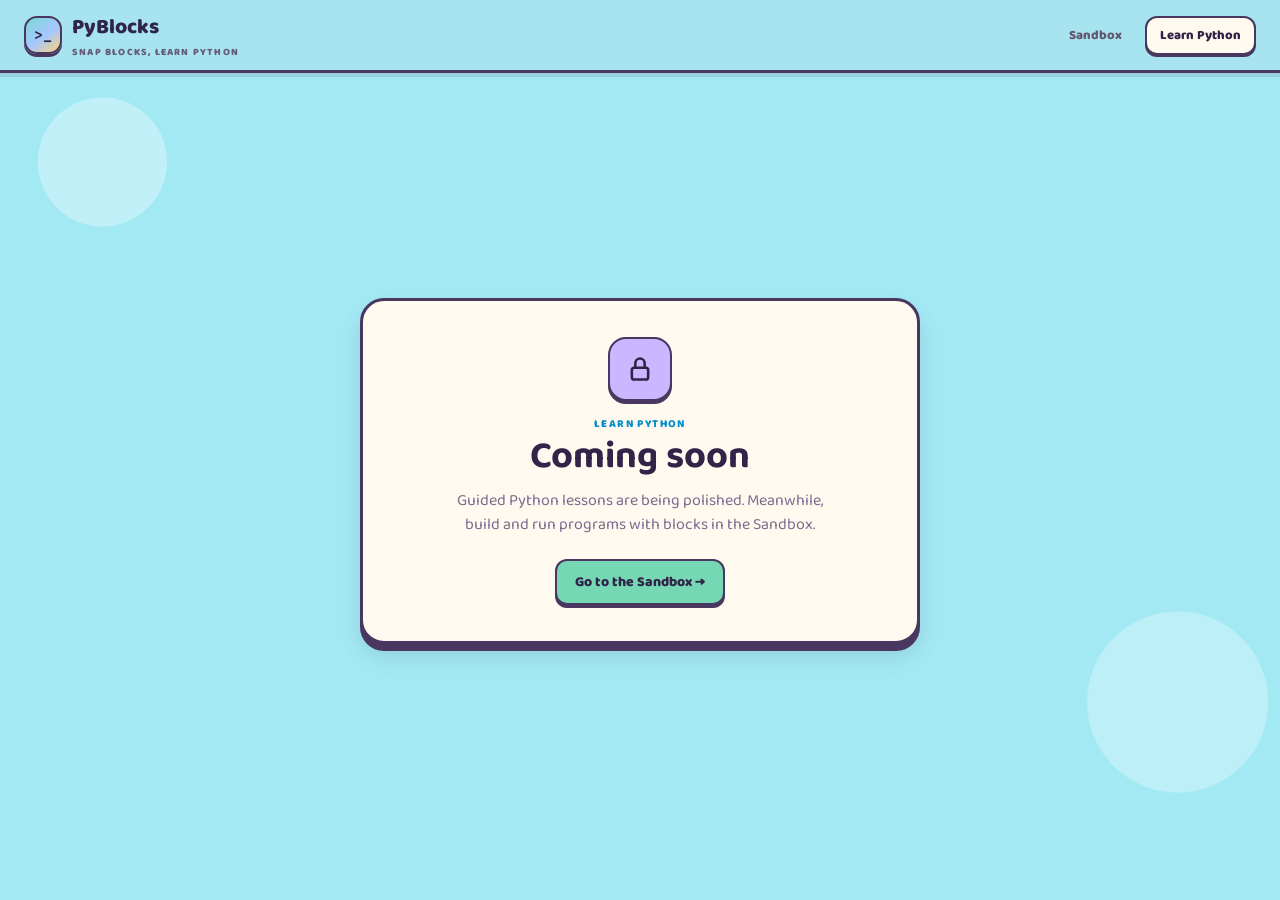
==== commit b323ecd0: "Add Python syntax help, lock Learn page, optimize sandbox for phones - Report code mistakes Python-s" ====
--- a/site/learn.html
+++ b/site/learn.html
@@ -8,265 +8,9 @@
   <link rel="preconnect" href="https://fonts.googleapis.com">
   <link rel="preconnect" href="https://fonts.gstatic.com" crossorigin>
   <link href="https://fonts.googleapis.com/css2?family=Baloo+2:wght@500;600;700;800&family=JetBrains+Mono:wght@400;500;600;700&display=swap" rel="stylesheet">
-  <style>
-    :root{
-      color-scheme:light;
-      --ink:#302448;--muted:#776b8d;--line:#49375f;--paper:#fffaf0;
-      --sky:#a3e9f4;--green:#75d7b4;--yellow:#ffc966;--purple:#c9b8ff;
-      --display:"Baloo 2",sans-serif;--mono:"JetBrains Mono",monospace;
-    }
-    *{box-sizing:border-box}
-    body{
-      margin:0;min-height:100vh;color:var(--ink);font-family:var(--display);
-      background-color:var(--sky);
-      background-image:radial-gradient(circle at 8% 18%,rgba(255,255,255,.32) 0 64px,transparent 65px),
-        radial-gradient(circle at 92% 78%,rgba(255,255,255,.28) 0 90px,transparent 91px);
-    }
-    a{color:inherit}
-    .topbar{
-      min-height:72px;padding:10px 24px;display:flex;align-items:center;gap:24px;
-      background:#a8e4ef;border-bottom:3px solid var(--line);box-shadow:0 4px 0 rgba(53,38,79,.12);
-    }
-    .brand{display:flex;align-items:center;gap:10px;font-size:21px;font-weight:800;text-decoration:none}
-    .logo{
-      width:38px;height:38px;display:grid;place-items:center;border:2px solid var(--line);
-      border-radius:13px;background:linear-gradient(145deg,#79d9d5,#a7c7ff 55%,#ffd477);
-      box-shadow:0 3px 0 var(--line);font:700 15px var(--mono)
-    }
-    .brand small{display:block;color:#655b7b;font-size:10px;letter-spacing:1.2px;text-transform:uppercase}
-    .page-nav{display:flex;gap:8px;margin-left:auto}
-    .page-nav a{
-      padding:7px 13px;border:2px solid transparent;border-radius:12px;
-      color:#625773;font-size:13px;font-weight:800;text-decoration:none
-    }
-    .page-nav a[aria-current=page]{border-color:var(--line);background:var(--paper);color:var(--ink);box-shadow:0 2px 0 var(--line)}
-    main{width:min(1120px,calc(100% - 32px));margin:28px auto 60px}
-    .hero{
-      display:flex;justify-content:space-between;align-items:center;gap:24px;padding:24px 28px;
-      border:3px solid var(--line);border-radius:24px;background:var(--paper);
-      box-shadow:0 7px 0 var(--line),0 13px 22px rgba(43,39,73,.12)
-    }
-    .eyebrow{color:#078fc8;font-size:11px;font-weight:800;letter-spacing:1.4px;text-transform:uppercase}
-    h1{margin:2px 0 4px;font-size:clamp(26px,4vw,38px);line-height:1.15}
-    .hero p{margin:0;color:var(--muted)}
-    .stats{display:flex;gap:10px;flex-shrink:0}
-    .stat{min-width:94px;padding:11px 14px;border:2px solid var(--line);border-radius:16px;text-align:center;background:#fff}
-    .stat strong{display:block;font-size:20px;line-height:1.1}
-    .stat span{color:var(--muted);font-size:11px;font-weight:700}
-    .progress-card{
-      margin-top:18px;padding:14px 18px;border:2px solid var(--line);border-radius:17px;
-      background:#fff8e9;box-shadow:0 4px 0 rgba(73,55,95,.7)
-    }
-    .progress-label{display:flex;justify-content:space-between;gap:12px;margin-bottom:8px;font-size:13px;font-weight:800}
-    .progress-track{height:13px;overflow:hidden;border:2px solid var(--line);border-radius:99px;background:#fff}
-    .progress-fill{width:0;height:100%;border-radius:99px;background:linear-gradient(90deg,#75d7b4,#ffe079);transition:width .25s ease}
-    .layout{display:grid;grid-template-columns:290px minmax(0,1fr);gap:18px;margin-top:20px;align-items:start}
-    .level-panel,.lesson-panel{
-      border:3px solid var(--line);border-radius:22px;background:var(--paper);
-      box-shadow:0 7px 0 var(--line),0 13px 22px rgba(43,39,73,.12)
-    }
-    .level-panel{padding:16px}
-    .panel-title{margin:0 0 12px;font-size:17px}
-    .level-list{display:grid;gap:8px}
-    .level-button{
-      width:100%;display:flex;align-items:center;gap:10px;padding:9px 10px;
-      border:2px solid #d8ccdf;border-radius:13px;background:#fff;color:var(--ink);
-      text-align:left;font:700 13px var(--display);cursor:pointer
-    }
-    .level-button:hover:not(:disabled){border-color:var(--line);transform:translateY(-1px)}
-    .level-button[aria-current=step]{border-color:var(--line);background:#e8e0ff;box-shadow:0 2px 0 var(--line)}
-    .level-button:disabled{opacity:.52;cursor:not-allowed}
-    .level-icon{
-      width:30px;height:30px;flex:0 0 30px;display:grid;place-items:center;
-      border:1.5px solid var(--line);border-radius:10px;background:#fff0d3;font-size:14px
-    }
-    .level-name{flex:1}
-    .level-state{color:var(--muted);font-size:10px}
-    .lesson-panel{min-height:490px;padding:24px}
-    .lesson-top{display:flex;align-items:center;gap:12px}
-    .lesson-heading-group{min-width:0;flex:1}
-    .chapter-icon{width:48px;height:48px;display:grid;place-items:center;border:2px solid var(--line);border-radius:15px;background:#d9f4e7;font-size:25px}
-    .chapter-kicker{color:#078fc8;font-size:10px;font-weight:800;letter-spacing:1px;text-transform:uppercase}
-    h2{margin:0;font-size:26px;line-height:1.2}
-    .theory-document{
-      margin-top:20px;padding:24px;border:2px solid #d8ccdf;border-radius:18px;
-      background:linear-gradient(145deg,#fffefa,#fff9ed);box-shadow:0 4px 0 rgba(73,55,95,.14)
-    }
-    .document-label,.example-label{
-      display:flex;align-items:center;gap:8px;color:#078fc8;font-size:10px;
-      font-weight:800;letter-spacing:1.2px;text-transform:uppercase
-    }
-    .document-label::before{content:"";width:10px;height:10px;border-radius:3px;background:#c9b8ff}
-    .theory-document h3{margin:5px 0 16px;font-size:23px}
-    .theory-sections{display:grid;gap:12px}
-    .theory-item{
-      padding:15px 17px;border:1px solid #e8dfd3;border-left:4px solid #a68ade;
-      border-radius:13px;background:#fff
-    }
-    .theory-item.analogy{border-left-color:#e5b85a;background:#fffdf6}
-    .theory-item.concept-example{border-left-color:#63b891;background:#f7fcf8}
-    .theory-label{
-      margin:0 0 5px;color:#665480;font-size:12px;font-weight:800;
-      letter-spacing:.8px;text-transform:uppercase
-    }
-    .theory-item.analogy .theory-label{color:#8a682b}
-    .theory-item.concept-example .theory-label{color:#347456}
-    .theory-item p{margin:0;color:#40364e;font-size:17px;line-height:1.8}
-    .theory-item p code{
-      padding:2px 5px;border-radius:5px;background:#eee8f5;
-      color:#49375f;font:500 .9em var(--mono)
-    }
-    .example-section{margin-top:24px}
-    .example-label{margin:0 0 8px;color:#655b7b}
-    .example-label::before{content:"🐍";font-size:14px;letter-spacing:0}
-    .example-note{margin:0 0 10px;color:#51465f;font-size:15px;line-height:1.7}
-    .code-card{overflow:hidden;border:2px solid var(--line);border-radius:14px;background:#28253d}
-    .code-label{padding:7px 12px;background:#403858;color:#e5dafa;font-size:11px;font-weight:700}
-    pre{margin:0;padding:16px;overflow:auto;color:#f8e6ab;font:13px/1.65 var(--mono)}
-    .output-card{overflow:hidden;margin-top:12px;border:2px solid #49375f;border-radius:14px;background:#fff}
-    .output-label{display:flex;align-items:center;gap:7px;padding:7px 12px;background:#eaf8f0;color:#276b52;font-size:11px;font-weight:800}
-    .output-label::before{content:"";width:8px;height:8px;border-radius:50%;background:#48b47f}
-    .output-card pre{min-height:44px;background:#fff;color:#354255;white-space:pre-wrap;overflow-wrap:anywhere}
-    .lesson-actions{display:flex;justify-content:flex-end;align-items:center;gap:12px;margin-top:12px}
-    .sandbox-link,.next-button{
-      display:inline-flex;align-items:center;justify-content:center;gap:6px;padding:9px 13px;
-      border:2px solid var(--line);border-radius:11px;background:var(--green);
-      color:var(--ink);font:800 13px var(--display);text-decoration:none;cursor:pointer;
-      box-shadow:0 3px 0 var(--line)
-    }
-    .sandbox-link{margin-left:auto;white-space:nowrap}
-    .next-button{background:var(--purple)}
-    .next-button:disabled{opacity:.48;cursor:not-allowed}
-    .next-button:not(:disabled):active,.sandbox-link:active{transform:translateY(2px);box-shadow:0 1px 0 var(--line)}
-    .storage-note{min-height:18px;margin:9px 2px 0;color:#a63d38;font-size:12px}
-    .storage-note:empty{display:none}
-    @media(max-width:760px){
-      .topbar{flex-wrap:wrap;gap:10px;padding:10px 14px}
-      .page-nav{width:100%;order:2;justify-content:center}
-      main{margin-top:18px}
-      .hero{align-items:flex-start;flex-direction:column;padding:20px}
-      .layout{grid-template-columns:1fr}
-      .level-panel{order:2}
-      .level-list{grid-template-columns:repeat(2,minmax(0,1fr))}
-      .lesson-panel{min-height:0;padding:19px}
-    }
-    @media(max-width:430px){
-      .stats{width:100%}.stat{flex:1;min-width:0}
-      .level-list{grid-template-columns:1fr}
-      .lesson-actions{align-items:stretch;flex-direction:column}
-      .lesson-top{flex-wrap:wrap}
-      .lesson-top .sandbox-link{margin-left:60px}
-      .lesson-actions .next-button{width:100%}
-    }
-    @media(min-width:761px) and (max-height:760px){
-      body{height:100dvh;min-height:0;overflow:hidden;display:flex;flex-direction:column}
-      .topbar{height:50px;min-height:50px;flex:0 0 50px;padding:4px 16px}
-      .brand{font-size:18px}
-      .logo{width:32px;height:32px}
-      .page-nav a{padding:5px 10px}
-      main{
-        width:calc(100% - 24px);height:calc(100dvh - 58px);min-height:0;
-        margin:4px auto;display:grid;grid-template-rows:auto auto minmax(0,1fr);gap:5px
-      }
-      .hero{min-height:0;padding:4px 12px;border-width:2px;border-radius:14px;box-shadow:0 3px 0 var(--line)}
-      .eyebrow{font-size:9px}
-      h1{font-size:20px;margin:0}
-      .hero p{display:none}
-      .stats{gap:5px}
-      .stat{display:flex;min-width:70px;align-items:center;justify-content:center;gap:4px;padding:3px 7px;border-width:1px;border-radius:9px}
-      .stat strong{font-size:15px;line-height:1}
-      .stat span{font-size:9px;line-height:1}
-      .progress-card{display:flex;align-items:center;gap:12px;margin:0;padding:4px 10px;border-radius:10px;box-shadow:none}
-      .progress-label{flex:0 0 auto;gap:8px;margin:0;font-size:10px}
-      .progress-track{height:8px;flex:1}
-      .layout{min-height:0;align-items:stretch;grid-template-columns:minmax(190px,23%) minmax(0,1fr);gap:8px;margin:0}
-      .level-panel,.lesson-panel{min-height:0;border-width:2px;border-radius:15px;box-shadow:0 3px 0 var(--line)}
-      .level-panel{display:flex;height:100%;flex-direction:column;padding:8px}
-      .panel-title{margin:0 0 5px;font-size:13px}
-      .level-list{flex:1;grid-template-rows:repeat(8,minmax(0,1fr));gap:4px}
-      .level-button{min-height:0;gap:6px;padding:2px 6px;border-width:1px;border-radius:8px;font-size:11px}
-      .level-icon{width:22px;height:22px;flex-basis:22px;border-radius:7px;font-size:11px}
-      .level-state{font-size:8px}
-      .lesson-panel{
-        display:grid;height:100%;grid-template-rows:auto minmax(0,1fr) auto auto;gap:5px;
-        overflow:hidden;padding:8px
-      }
-      .lesson-top{min-height:32px;gap:8px}
-      .chapter-icon{width:30px;height:30px;flex:0 0 30px;border-radius:9px;font-size:17px}
-      .chapter-kicker{font-size:8px}
-      h2{font-size:19px}
-      .lesson-top .sandbox-link{margin-left:auto;padding:5px 8px;border-width:1px;border-radius:8px;font-size:10px;box-shadow:0 2px 0 var(--line)}
-      .lesson-description{display:none}
-      .theory-document{
-        display:flex;flex-direction:column;min-height:0;gap:4px;margin:0;padding:7px;
-        border-radius:12px;box-shadow:none
-      }
-      .document-label{display:none}
-      .document-label::before{width:7px;height:7px}
-      .theory-document h3{margin:0;font-size:15px}
-      .theory-sections{flex:1;min-height:0;grid-template-columns:repeat(3,minmax(0,1fr));gap:5px}
-      .theory-item{min-width:0;padding:6px 7px;border-left-width:3px;border-radius:8px}
-      .theory-label{margin-bottom:3px;font-size:8px;letter-spacing:.3px}
-      .theory-item p{font-size:12px;line-height:1.35;overflow-wrap:anywhere}
-      .example-section{
-        display:grid;grid-template-columns:minmax(0,1fr) minmax(0,1fr);gap:3px 8px;
-        min-height:0;margin:0
-      }
-      .example-label{grid-column:1/-1;margin:0;font-size:9px}
-      #exampleNote,#exampleExplanation{display:none}
-      .code-card,.output-card{min-width:0;margin:0;border-width:1px;border-radius:9px}
-      .code-label,.output-label{padding:3px 7px;font-size:9px}
-      .output-label::before{width:6px;height:6px}
-      .code-card pre,.output-card pre{min-height:0;padding:5px 7px;font-size:10px;line-height:1.35}
-      .lesson-actions{justify-content:flex-end;margin:0}
-      .lesson-actions .next-button{padding:5px 10px;border-width:1px;border-radius:8px;font-size:10px;box-shadow:0 2px 0 var(--line)}
-      .storage-note{display:none}
-    }
-    @media(min-width:761px) and (max-height:500px){
-      .hero{padding:2px 10px}
-      .eyebrow{font-size:8px}
-      h1{font-size:17px}
-      .stat{padding:2px 6px}
-      .progress-card{padding:2px 8px}
-      .progress-label{font-size:9px}
-      .level-panel{padding:6px}
-      .panel-title{margin-bottom:3px;font-size:12px}
-      .level-list{gap:3px}
-      .level-button{gap:4px;padding:1px 4px;font-size:10px}
-      .level-icon{width:19px;height:19px;flex-basis:19px;font-size:10px}
-      .lesson-panel{grid-template-rows:auto minmax(0,1fr) auto auto;gap:3px;padding:6px}
-      .lesson-top{min-height:27px}
-      .chapter-icon{width:26px;height:26px;flex-basis:26px;font-size:15px}
-      h2{font-size:17px}
-      .lesson-top .sandbox-link{padding:4px 6px;font-size:9px}
-      .theory-document{gap:2px;padding:5px}
-      .document-label{font-size:7px}
-      .theory-document h3{font-size:13px}
-      .theory-sections{gap:3px}
-      .theory-item{padding:4px}
-      .theory-label{font-size:7px}
-      .theory-item p{font-size:12px;line-height:1.2}
-      .example-section{gap:2px 5px}
-      .example-label{font-size:8px}
-      .code-label,.output-label{padding:2px 5px;font-size:8px}
-      .code-card pre,.output-card pre{padding:4px 5px;font-size:9px;line-height:1.2}
-      .lesson-actions .next-button{padding:4px 8px;font-size:9px}
-    }
-    @media(min-width:761px) and (min-height:600px) and (max-height:760px){
-      main{gap:8px}
-      .layout{gap:10px}
-      .level-panel,.lesson-panel{padding:11px}
-      .theory-document{padding:10px}
-      .theory-item{padding:8px}
-      .theory-item p{font-size:14px;line-height:1.45}
-      .theory-label{font-size:9px}
-      .example-section{gap:5px 10px}
-      .code-card pre,.output-card pre{padding:7px 9px;font-size:11px}
-    }
-    @media(prefers-reduced-motion:reduce){*,*::before,*::after{scroll-behavior:auto!important;transition:none!important}}
-  </style>
+  <link rel="stylesheet" href="css/learn.css">
 </head>
-<body>
+<body class="learn-locked"><!-- remove class="learn-locked" to unlock the lessons -->
   <header class="topbar">
     <a class="brand" href="./" aria-label="PyBlocks home">
       <span class="logo">&gt;_</span>
@@ -277,6 +21,17 @@
       <a href="learn.html" aria-current="page">Learn Python</a>
     </nav>
   </header>
+  <section class="locked-screen" aria-labelledby="lockedTitle">
+    <div class="locked-card">
+      <div class="locked-icon" aria-hidden="true">
+        <svg class="lock-icon" viewBox="0 0 24 24"><rect x="5" y="11" width="14" height="10" rx="2"/><path d="M8 11V7a4 4 0 0 1 8 0v4"/></svg>
+      </div>
+      <div class="eyebrow">Learn Python</div>
+      <h1 id="lockedTitle">Coming soon</h1>
+      <p>Guided Python lessons are being polished. Meanwhile, build and run programs with blocks in the Sandbox.</p>
+      <a class="locked-cta" href="./">Go to the Sandbox →</a>
+    </div>
+  </section>
   <main>
     <section class="hero" aria-labelledby="pageTitle">
       <div>
@@ -348,179 +103,6 @@
       </section>
     </div>
   </main>
-  <script>
-    const LEVELS = [
-      {
-        title:'Say hello',icon:'👋',description:'Programs can show messages with print(). Put the message in quotes to make it text (a string).',
-        definition:'A program can show text with print(). Put the text inside quotation marks, then pass it to the print() function.',
-        analogy:'print() is like a tiny loudspeaker: whatever message you put inside its parentheses gets announced on the screen.',
-        theoryExample:'print("Hello!") displays the message Hello! The quotes tell Python that Hello! is text.',
-        exampleNote:'This one-line program asks Python to display a friendly greeting.',exampleExplanation:'The text inside the parentheses is the message print() displays.',
-        code:'print("Hello, Python!")',output:'Hello, Python!',badge:'First words'
-      },
-      {
-        title:'Meet variables',icon:'📦',description:'A variable is a name for a value. Use = to store a value, then use the name to get it back.',
-        definition:'A variable is a named place to store a value. Use the assignment operator = to save a value under a name, then use that name to refer to the value.',
-        analogy:'Think of a variable as a labeled jar. The label is the variable name, and the value is what you keep inside. You can look inside again whenever you need it.',
-        theoryExample:'pet = "Mochi" puts the text Mochi into the jar labeled pet. Then print(pet) displays what is inside.',
-        exampleNote:'First, save a pet’s name. Then pass the variable to print() to display it.',exampleExplanation:'The output is Mochi. Python looks up pet and uses the value stored there.',
-        code:'pet = "Mochi"\nprint(pet)',output:'Mochi',badge:'Value keeper'
-      },
-      {
-        title:'Types of things',icon:'🧩',description:'Python values have types: strings for text, integers for whole numbers, floats for decimals, and Booleans for True or False.',
-        definition:'A data type describes what kind of value something is. Common Python types include str for text, int for whole numbers, float for decimals, and bool for True or False.',
-        analogy:'Data types are like different kinds of containers: a text box holds words, a number box holds quantities, and a yes-or-no switch holds True or False.',
-        theoryExample:'"12" is text because it has quotes, but 12 is a whole number. They look similar to us, but Python treats them differently.',
-        exampleNote:'Read each assignment and compare the value with its type comment.',exampleExplanation:'The comments after # are notes for people; Python does not execute them.',
-        code:'name = "Ada"\nage = 12\nheight = 1.5\nready = True',output:'(No output)',badge:'Type explorer'
-      },
-      {
-        title:'Ask a question',icon:'💬',description:'input() pauses to collect what someone types. Its result is text, so save it in a variable to use later.',
-        definition:'The input() function asks someone to type a response. Save the response in a variable to use it later. The response is returned as text.',
-        analogy:'input() is like passing someone a question card: the program asks, waits for an answer, and keeps what they wrote.',
-        theoryExample:'name = input("Your name? ") asks a question and stores the typed answer in the variable name.',
-        exampleNote:'The program asks for a name, remembers the response, and greets the person.',exampleExplanation:'Try changing the prompt or the greeting to make the program your own.',
-        code:'name = input("Your name? ")\nprint("Hi, " + name)',output:'Your name? Mochi\nHi, Mochi',badge:'Conversation starter'
-      },
-      {
-        title:'Do the math',icon:'🧮',description:'Python uses +, -, *, and / for arithmetic. Use int() to turn number-text into a whole number before calculating.',
-        definition:'Operators are symbols that tell Python to perform an action on values. Arithmetic operators include + for addition, - for subtraction, * for multiplication, / for division, and % for a remainder.',
-        analogy:'Operators are like tools in a toolbox. Choose the adding tool to combine amounts or the division tool to share them equally.',
-        theoryExample:'8 % 3 is 2: three fits into eight twice, with two left over.',
-        exampleNote:'Divide eight apples equally among two friends.',exampleExplanation:'Division with / returns 4.0. Try replacing / with % to see the remainder instead.',
-        code:'apples = 8\nfriends = 2\nprint(apples / friends)',output:'4.0',badge:'Number wizard'
-      },
-      {
-        title:'Make a decision',icon:'🚦',description:'An if statement runs code only when its condition is True. Indent the lines that belong inside it.',
-        definition:'An if statement checks whether a condition is True. Python runs its indented instructions only when that condition is true.',
-        analogy:'An if statement is like a gatekeeper: it checks a rule and opens the gate only when the rule is met.',
-        theoryExample:'If score >= 5 is true, Python runs the indented instructions. If it is false, Python skips them.',
-        exampleNote:'Check whether a score is high enough to show a level-up message.',exampleExplanation:'Because 7 is greater than or equal to 5, Python runs the indented print() line.',
-        code:'score = 7\nif score >= 5:\n    print("Level up!")',output:'Level up!',badge:'Path chooser'
-      },
-      {
-        title:'Repeat with loops',icon:'🔁',description:'A for loop repeats its indented body for each item in a sequence. range(3) counts 0, 1, and 2.',
-        definition:'A loop repeats a set of instructions. A for loop takes each item in a sequence in turn and runs its indented body once for that item.',
-        analogy:'A loop is like dealing cards to players: repeat the same action once for each person, then stop when everyone has a card.',
-        theoryExample:'range(3) gives 0, 1, and 2, so a for loop using it runs three times.',
-        exampleNote:'Use a for loop to print each number produced by range(3).',exampleExplanation:'The output is 0, then 1, then 2—one line for each loop repetition.',
-        code:'for number in range(3):\n    print(number)',output:'0\n1\n2',badge:'Loop legend'
-      },
-      {
-        title:'Keep a list',icon:'🎒',description:'Lists keep several values in order. Indexing starts at 0, so snacks[0] is the first item.',
-        definition:'A list stores multiple values in a specific order. Write the values inside square brackets and separate them with commas. Use an index to access an item.',
-        analogy:'A list is like a row of numbered lockers. Each locker has a position, and you use its number to find what is stored there.',
-        theoryExample:'In snacks = ["pear", "mango"], snacks[0] gives "pear". Python starts counting list positions at zero.',
-        exampleNote:'Create a list of snacks and read the first item by its index.',exampleExplanation:'snacks[0] gives "pear". Change 0 to 1 to get "mango".',
-        code:'snacks = ["pear", "mango", "toast"]\nprint(snacks[0])',output:'pear',badge:'Python explorer'
-      }
-    ];
-    const STORAGE_KEY = 'pyblocks-learning-progress-v1';
-    let completed = new Set();
-    let activeLevel = 0;
-
-    function loadProgress(){
-      try{
-        const saved = localStorage.getItem(STORAGE_KEY);
-        if(!saved) return;
-        const data = JSON.parse(saved);
-        if(!Array.isArray(data.completed) || data.completed.some(index => !Number.isInteger(index) || index < 0 || index >= LEVELS.length)){
-          throw new Error('Saved course progress has an invalid format.');
-        }
-        completed = new Set(data.completed);
-      }catch(error){
-        console.warn('Could not load PyBlocks learning progress:', error);
-        document.getElementById('storageNote').textContent = 'Progress could not be loaded from this browser. You can still play this session.';
-      }
-    }
-    function saveProgress(){
-      try{
-        localStorage.setItem(STORAGE_KEY, JSON.stringify({completed:[...completed]}));
-      }catch(error){
-        console.error('Could not save PyBlocks learning progress:', error);
-        document.getElementById('storageNote').textContent = 'Progress could not be saved in this browser. Keep this page open to continue.';
-      }
-    }
-    function isUnlocked(index){
-      return index === 0 || completed.has(index - 1);
-    }
-    function updateProgress(){
-      const count = completed.size;
-      const percentage = Math.round(count / LEVELS.length * 100);
-      document.getElementById('xpCount').textContent = String(count * 100);
-      document.getElementById('completedCount').textContent = `${count}/${LEVELS.length}`;
-      document.getElementById('progressText').textContent = `${percentage}% complete`;
-      const track = document.querySelector('.progress-track');
-      track.setAttribute('aria-valuenow', String(percentage));
-      document.getElementById('progressFill').style.width = `${percentage}%`;
-    }
-    function renderLevelList(){
-      const list = document.getElementById('levelList');
-      list.replaceChildren();
-      LEVELS.forEach((level,index) => {
-        const button = document.createElement('button');
-        button.type = 'button';
-        button.className = 'level-button';
-        button.disabled = !isUnlocked(index);
-        button.setAttribute('aria-label',`Level ${index + 1}: ${level.title}${completed.has(index) ? ', completed' : isUnlocked(index) ? '' : ', locked'}`);
-        if(index === activeLevel) button.setAttribute('aria-current','step');
-        const icon = document.createElement('span');
-        icon.className = 'level-icon';
-        icon.textContent = completed.has(index) ? '⭐' : isUnlocked(index) ? level.icon : '🔒';
-        const title = document.createElement('span');
-        title.className = 'level-name';
-        title.textContent = `${index + 1}. ${level.title}`;
-        const state = document.createElement('span');
-        state.className = 'level-state';
-        state.textContent = completed.has(index) ? 'DONE' : isUnlocked(index) ? '+100 XP' : 'LOCKED';
-        button.append(icon,title,state);
-        button.addEventListener('click',() => {
-          activeLevel = index;
-          render();
-        });
-        list.append(button);
-      });
-    }
-    function render(){
-      const level = LEVELS[activeLevel];
-      document.getElementById('chapterIcon').textContent = level.icon;
-      document.getElementById('chapterKicker').textContent = `Level ${activeLevel + 1} · ${level.badge}`;
-      document.getElementById('chapterTitle').textContent = level.title;
-      document.getElementById('chapterDescription').textContent = level.description;
-      document.getElementById('theoryDefinition').textContent = level.definition;
-      document.getElementById('theoryAnalogy').textContent = level.analogy;
-      document.getElementById('theoryExample').textContent = level.theoryExample;
-      document.querySelector('.sandbox-link').href = `./index.html?practice=${encodeURIComponent(level.code)}`;
-      document.getElementById('exampleNote').textContent = level.exampleNote;
-      document.getElementById('exampleExplanation').textContent = level.exampleExplanation;
-      document.getElementById('chapterCode').textContent = level.code;
-      document.getElementById('chapterOutput').textContent = level.output;
-      const next = document.getElementById('nextButton');
-      const alreadyCompleted = completed.has(activeLevel);
-      next.disabled = alreadyCompleted && activeLevel === LEVELS.length - 1;
-      next.textContent = activeLevel === LEVELS.length - 1
-        ? alreadyCompleted ? '🏆 Course complete!' : 'Finish course · earn 100 XP →'
-        : alreadyCompleted ? 'Next level →' : 'Next level · earn 100 XP →';
-      renderLevelList();
-      updateProgress();
-    }
-    document.getElementById('nextButton').addEventListener('click',() => {
-      if(!completed.has(activeLevel)){
-        completed.add(activeLevel);
-        saveProgress();
-      }
-      if(activeLevel < LEVELS.length - 1 && completed.has(activeLevel)){
-        activeLevel += 1;
-        render();
-      }else{
-        render();
-      }
-    });
-    loadProgress();
-    activeLevel = Math.min(completed.size,LEVELS.length - 1);
-    while(activeLevel > 0 && !isUnlocked(activeLevel)) activeLevel -= 1;
-    if(completed.size === LEVELS.length) activeLevel = LEVELS.length - 1;
-    render();
-  </script>
+  <script src="js/learn.js"></script>
 </body>
 </html>
--- a/site/css/learn.css
+++ b/site/css/learn.css
@@ -0,0 +1,283 @@
+    :root{
+      color-scheme:light;
+      --ink:#302448;--muted:#776b8d;--line:#49375f;--paper:#fffaf0;
+      --sky:#a3e9f4;--green:#75d7b4;--yellow:#ffc966;--purple:#c9b8ff;
+      --display:"Baloo 2",sans-serif;--mono:"JetBrains Mono",monospace;
+    }
+    *{box-sizing:border-box}
+    body{
+      margin:0;min-height:100vh;color:var(--ink);font-family:var(--display);
+      background-color:var(--sky);
+      background-image:radial-gradient(circle at 8% 18%,rgba(255,255,255,.32) 0 64px,transparent 65px),
+        radial-gradient(circle at 92% 78%,rgba(255,255,255,.28) 0 90px,transparent 91px);
+    }
+    a{color:inherit}
+    .topbar{
+      min-height:72px;padding:10px 24px;display:flex;align-items:center;gap:24px;
+      background:#a8e4ef;border-bottom:3px solid var(--line);box-shadow:0 4px 0 rgba(53,38,79,.12);
+    }
+    .brand{display:flex;align-items:center;gap:10px;font-size:21px;font-weight:800;text-decoration:none}
+    .logo{
+      width:38px;height:38px;display:grid;place-items:center;border:2px solid var(--line);
+      border-radius:13px;background:linear-gradient(145deg,#79d9d5,#a7c7ff 55%,#ffd477);
+      box-shadow:0 3px 0 var(--line);font:700 15px var(--mono)
+    }
+    .brand small{display:block;color:#655b7b;font-size:10px;letter-spacing:1.2px;text-transform:uppercase}
+    .page-nav{display:flex;gap:8px;margin-left:auto}
+    .page-nav a{
+      padding:7px 13px;border:2px solid transparent;border-radius:12px;
+      color:#625773;font-size:13px;font-weight:800;text-decoration:none
+    }
+    .page-nav a[aria-current=page]{border-color:var(--line);background:var(--paper);color:var(--ink);box-shadow:0 2px 0 var(--line)}
+    main{width:min(1120px,calc(100% - 32px));margin:28px auto 60px}
+    .hero{
+      display:flex;justify-content:space-between;align-items:center;gap:24px;padding:24px 28px;
+      border:3px solid var(--line);border-radius:24px;background:var(--paper);
+      box-shadow:0 7px 0 var(--line),0 13px 22px rgba(43,39,73,.12)
+    }
+    .eyebrow{color:#078fc8;font-size:11px;font-weight:800;letter-spacing:1.4px;text-transform:uppercase}
+    h1{margin:2px 0 4px;font-size:clamp(26px,4vw,38px);line-height:1.15}
+    .hero p{margin:0;color:var(--muted)}
+    .stats{display:flex;gap:10px;flex-shrink:0}
+    .stat{min-width:94px;padding:11px 14px;border:2px solid var(--line);border-radius:16px;text-align:center;background:#fff}
+    .stat strong{display:block;font-size:20px;line-height:1.1}
+    .stat span{color:var(--muted);font-size:11px;font-weight:700}
+    .progress-card{
+      margin-top:18px;padding:14px 18px;border:2px solid var(--line);border-radius:17px;
+      background:#fff8e9;box-shadow:0 4px 0 rgba(73,55,95,.7)
+    }
+    .progress-label{display:flex;justify-content:space-between;gap:12px;margin-bottom:8px;font-size:13px;font-weight:800}
+    .progress-track{height:13px;overflow:hidden;border:2px solid var(--line);border-radius:99px;background:#fff}
+    .progress-fill{width:0;height:100%;border-radius:99px;background:linear-gradient(90deg,#75d7b4,#ffe079);transition:width .25s ease}
+    .layout{display:grid;grid-template-columns:290px minmax(0,1fr);gap:18px;margin-top:20px;align-items:start}
+    .level-panel,.lesson-panel{
+      border:3px solid var(--line);border-radius:22px;background:var(--paper);
+      box-shadow:0 7px 0 var(--line),0 13px 22px rgba(43,39,73,.12)
+    }
+    .level-panel{padding:16px}
+    .panel-title{margin:0 0 12px;font-size:17px}
+    .level-list{display:grid;gap:8px}
+    .level-button{
+      width:100%;display:flex;align-items:center;gap:10px;padding:9px 10px;
+      border:2px solid #d8ccdf;border-radius:13px;background:#fff;color:var(--ink);
+      text-align:left;font:700 13px var(--display);cursor:pointer
+    }
+    .level-button:hover:not(:disabled){border-color:var(--line);transform:translateY(-1px)}
+    .level-button[aria-current=step]{border-color:var(--line);background:#e8e0ff;box-shadow:0 2px 0 var(--line)}
+    .level-button:disabled{opacity:.52;cursor:not-allowed}
+    .level-icon{
+      width:30px;height:30px;flex:0 0 30px;display:grid;place-items:center;
+      border:1.5px solid var(--line);border-radius:10px;background:#fff0d3;font-size:14px
+    }
+    .level-name{flex:1}
+    .level-state{color:var(--muted);font-size:10px}
+    .lesson-panel{min-height:490px;padding:24px}
+    .lesson-top{display:flex;align-items:center;gap:12px}
+    .lesson-heading-group{min-width:0;flex:1}
+    .chapter-icon{width:48px;height:48px;display:grid;place-items:center;border:2px solid var(--line);border-radius:15px;background:#d9f4e7;font-size:25px}
+    .chapter-kicker{color:#078fc8;font-size:10px;font-weight:800;letter-spacing:1px;text-transform:uppercase}
+    h2{margin:0;font-size:26px;line-height:1.2}
+    .theory-document{
+      margin-top:20px;padding:24px;border:2px solid #d8ccdf;border-radius:18px;
+      background:linear-gradient(145deg,#fffefa,#fff9ed);box-shadow:0 4px 0 rgba(73,55,95,.14)
+    }
+    .document-label,.example-label{
+      display:flex;align-items:center;gap:8px;color:#078fc8;font-size:10px;
+      font-weight:800;letter-spacing:1.2px;text-transform:uppercase
+    }
+    .document-label::before{content:"";width:10px;height:10px;border-radius:3px;background:#c9b8ff}
+    .theory-document h3{margin:5px 0 16px;font-size:23px}
+    .theory-sections{display:grid;gap:12px}
+    .theory-item{
+      padding:15px 17px;border:1px solid #e8dfd3;border-left:4px solid #a68ade;
+      border-radius:13px;background:#fff
+    }
+    .theory-item.analogy{border-left-color:#e5b85a;background:#fffdf6}
+    .theory-item.concept-example{border-left-color:#63b891;background:#f7fcf8}
+    .theory-label{
+      margin:0 0 5px;color:#665480;font-size:12px;font-weight:800;
+      letter-spacing:.8px;text-transform:uppercase
+    }
+    .theory-item.analogy .theory-label{color:#8a682b}
+    .theory-item.concept-example .theory-label{color:#347456}
+    .theory-item p{margin:0;color:#40364e;font-size:17px;line-height:1.8}
+    .theory-item p code{
+      padding:2px 5px;border-radius:5px;background:#eee8f5;
+      color:#49375f;font:500 .9em var(--mono)
+    }
+    .example-section{margin-top:24px}
+    .example-label{margin:0 0 8px;color:#655b7b}
+    .example-label::before{content:"🐍";font-size:14px;letter-spacing:0}
+    .example-note{margin:0 0 10px;color:#51465f;font-size:15px;line-height:1.7}
+    .code-card{overflow:hidden;border:2px solid var(--line);border-radius:14px;background:#28253d}
+    .code-label{padding:7px 12px;background:#403858;color:#e5dafa;font-size:11px;font-weight:700}
+    pre{margin:0;padding:16px;overflow:auto;color:#f8e6ab;font:13px/1.65 var(--mono)}
+    .output-card{overflow:hidden;margin-top:12px;border:2px solid #49375f;border-radius:14px;background:#fff}
+    .output-label{display:flex;align-items:center;gap:7px;padding:7px 12px;background:#eaf8f0;color:#276b52;font-size:11px;font-weight:800}
+    .output-label::before{content:"";width:8px;height:8px;border-radius:50%;background:#48b47f}
+    .output-card pre{min-height:44px;background:#fff;color:#354255;white-space:pre-wrap;overflow-wrap:anywhere}
+    .lesson-actions{display:flex;justify-content:flex-end;align-items:center;gap:12px;margin-top:12px}
+    .sandbox-link,.next-button{
+      display:inline-flex;align-items:center;justify-content:center;gap:6px;padding:9px 13px;
+      border:2px solid var(--line);border-radius:11px;background:var(--green);
+      color:var(--ink);font:800 13px var(--display);text-decoration:none;cursor:pointer;
+      box-shadow:0 3px 0 var(--line)
+    }
+    .sandbox-link{margin-left:auto;white-space:nowrap}
+    .next-button{background:var(--purple)}
+    .next-button:disabled{opacity:.48;cursor:not-allowed}
+    .next-button:not(:disabled):active,.sandbox-link:active{transform:translateY(2px);box-shadow:0 1px 0 var(--line)}
+    .storage-note{min-height:18px;margin:9px 2px 0;color:#a63d38;font-size:12px}
+    .storage-note:empty{display:none}
+    @media(max-width:760px){
+      .topbar{flex-wrap:wrap;gap:10px;padding:10px 14px}
+      .page-nav{width:100%;order:2;justify-content:center}
+      main{margin-top:18px}
+      .hero{align-items:flex-start;flex-direction:column;padding:20px}
+      .layout{grid-template-columns:1fr}
+      .level-panel{order:2}
+      .level-list{grid-template-columns:repeat(2,minmax(0,1fr))}
+      .lesson-panel{min-height:0;padding:19px}
+    }
+    @media(max-width:430px){
+      .stats{width:100%}.stat{flex:1;min-width:0}
+      .level-list{grid-template-columns:1fr}
+      .lesson-actions{align-items:stretch;flex-direction:column}
+      .lesson-top{flex-wrap:wrap}
+      .lesson-top .sandbox-link{margin-left:60px}
+      .lesson-actions .next-button{width:100%}
+    }
+    @media(min-width:761px) and (max-height:760px){
+      body{height:100dvh;min-height:0;overflow:hidden;display:flex;flex-direction:column}
+      .topbar{height:50px;min-height:50px;flex:0 0 50px;padding:4px 16px}
+      .brand{font-size:18px}
+      .logo{width:32px;height:32px}
+      .page-nav a{padding:5px 10px}
+      main{
+        width:calc(100% - 24px);height:calc(100dvh - 58px);min-height:0;
+        margin:4px auto;display:grid;grid-template-rows:auto auto minmax(0,1fr);gap:5px
+      }
+      .hero{min-height:0;padding:4px 12px;border-width:2px;border-radius:14px;box-shadow:0 3px 0 var(--line)}
+      .eyebrow{font-size:9px}
+      h1{font-size:20px;margin:0}
+      .hero p{display:none}
+      .stats{gap:5px}
+      .stat{display:flex;min-width:70px;align-items:center;justify-content:center;gap:4px;padding:3px 7px;border-width:1px;border-radius:9px}
+      .stat strong{font-size:15px;line-height:1}
+      .stat span{font-size:9px;line-height:1}
+      .progress-card{display:flex;align-items:center;gap:12px;margin:0;padding:4px 10px;border-radius:10px;box-shadow:none}
+      .progress-label{flex:0 0 auto;gap:8px;margin:0;font-size:10px}
+      .progress-track{height:8px;flex:1}
+      .layout{min-height:0;align-items:stretch;grid-template-columns:minmax(190px,23%) minmax(0,1fr);gap:8px;margin:0}
+      .level-panel,.lesson-panel{min-height:0;border-width:2px;border-radius:15px;box-shadow:0 3px 0 var(--line)}
+      .level-panel{display:flex;height:100%;flex-direction:column;padding:8px}
+      .panel-title{margin:0 0 5px;font-size:13px}
+      .level-list{flex:1;grid-template-rows:repeat(8,minmax(0,1fr));gap:4px}
+      .level-button{min-height:0;gap:6px;padding:2px 6px;border-width:1px;border-radius:8px;font-size:11px}
+      .level-icon{width:22px;height:22px;flex-basis:22px;border-radius:7px;font-size:11px}
+      .level-state{font-size:8px}
+      .lesson-panel{
+        display:grid;height:100%;grid-template-rows:auto minmax(0,1fr) auto auto;gap:5px;
+        overflow:hidden;padding:8px
+      }
+      .lesson-top{min-height:32px;gap:8px}
+      .chapter-icon{width:30px;height:30px;flex:0 0 30px;border-radius:9px;font-size:17px}
+      .chapter-kicker{font-size:8px}
+      h2{font-size:19px}
+      .lesson-top .sandbox-link{margin-left:auto;padding:5px 8px;border-width:1px;border-radius:8px;font-size:10px;box-shadow:0 2px 0 var(--line)}
+      .lesson-description{display:none}
+      .theory-document{
+        display:flex;flex-direction:column;min-height:0;gap:4px;margin:0;padding:7px;
+        border-radius:12px;box-shadow:none
+      }
+      .document-label{display:none}
+      .document-label::before{width:7px;height:7px}
+      .theory-document h3{margin:0;font-size:15px}
+      .theory-sections{flex:1;min-height:0;grid-template-columns:repeat(3,minmax(0,1fr));gap:5px}
+      .theory-item{min-width:0;padding:6px 7px;border-left-width:3px;border-radius:8px}
+      .theory-label{margin-bottom:3px;font-size:8px;letter-spacing:.3px}
+      .theory-item p{font-size:12px;line-height:1.35;overflow-wrap:anywhere}
+      .example-section{
+        display:grid;grid-template-columns:minmax(0,1fr) minmax(0,1fr);gap:3px 8px;
+        min-height:0;margin:0
+      }
+      .example-label{grid-column:1/-1;margin:0;font-size:9px}
+      #exampleNote,#exampleExplanation{display:none}
+      .code-card,.output-card{min-width:0;margin:0;border-width:1px;border-radius:9px}
+      .code-label,.output-label{padding:3px 7px;font-size:9px}
+      .output-label::before{width:6px;height:6px}
+      .code-card pre,.output-card pre{min-height:0;padding:5px 7px;font-size:10px;line-height:1.35}
+      .lesson-actions{justify-content:flex-end;margin:0}
+      .lesson-actions .next-button{padding:5px 10px;border-width:1px;border-radius:8px;font-size:10px;box-shadow:0 2px 0 var(--line)}
+      .storage-note{display:none}
+    }
+    @media(min-width:761px) and (max-height:500px){
+      .hero{padding:2px 10px}
+      .eyebrow{font-size:8px}
+      h1{font-size:17px}
+      .stat{padding:2px 6px}
+      .progress-card{padding:2px 8px}
+      .progress-label{font-size:9px}
+      .level-panel{padding:6px}
+      .panel-title{margin-bottom:3px;font-size:12px}
+      .level-list{gap:3px}
+      .level-button{gap:4px;padding:1px 4px;font-size:10px}
+      .level-icon{width:19px;height:19px;flex-basis:19px;font-size:10px}
+      .lesson-panel{grid-template-rows:auto minmax(0,1fr) auto auto;gap:3px;padding:6px}
+      .lesson-top{min-height:27px}
+      .chapter-icon{width:26px;height:26px;flex-basis:26px;font-size:15px}
+      h2{font-size:17px}
+      .lesson-top .sandbox-link{padding:4px 6px;font-size:9px}
+      .theory-document{gap:2px;padding:5px}
+      .document-label{font-size:7px}
+      .theory-document h3{font-size:13px}
+      .theory-sections{gap:3px}
+      .theory-item{padding:4px}
+      .theory-label{font-size:7px}
+      .theory-item p{font-size:12px;line-height:1.2}
+      .example-section{gap:2px 5px}
+      .example-label{font-size:8px}
+      .code-label,.output-label{padding:2px 5px;font-size:8px}
+      .code-card pre,.output-card pre{padding:4px 5px;font-size:9px;line-height:1.2}
+      .lesson-actions .next-button{padding:4px 8px;font-size:9px}
+    }
+    @media(min-width:761px) and (min-height:600px) and (max-height:760px){
+      main{gap:8px}
+      .layout{gap:10px}
+      .level-panel,.lesson-panel{padding:11px}
+      .theory-document{padding:10px}
+      .theory-item{padding:8px}
+      .theory-item p{font-size:14px;line-height:1.45}
+      .theory-label{font-size:9px}
+      .example-section{gap:5px 10px}
+      .code-card pre,.output-card pre{padding:7px 9px;font-size:11px}
+    }
+    @media(prefers-reduced-motion:reduce){*,*::before,*::after{scroll-behavior:auto!important;transition:none!important}}
+
+    /* Locked state: "coming soon" card instead of the lessons */
+    .locked-screen{display:none}
+    .learn-locked main{display:none}
+    .learn-locked .locked-screen{
+      display:flex;align-items:center;justify-content:center;
+      width:min(560px,calc(100% - 32px));min-height:calc(100vh - 160px);margin:28px auto 60px;
+    }
+    .locked-card{
+      width:100%;padding:36px 32px;text-align:center;
+      border:3px solid var(--line);border-radius:24px;background:var(--paper);
+      box-shadow:0 7px 0 var(--line),0 13px 22px rgba(43,39,73,.12)
+    }
+    .locked-icon{
+      width:64px;height:64px;margin:0 auto 14px;display:grid;place-items:center;
+      border:2px solid var(--line);border-radius:18px;background:var(--purple);box-shadow:0 3px 0 var(--line)
+    }
+    .lock-icon{width:28px;height:28px;fill:none;stroke:var(--ink);stroke-width:2.2;stroke-linecap:round;stroke-linejoin:round}
+    .locked-card h1{margin:2px 0 10px}
+    .locked-card p{max-width:400px;margin:0 auto 22px;color:var(--muted);line-height:1.5}
+    .locked-cta{
+      display:inline-flex;align-items:center;gap:6px;padding:10px 18px;
+      border:2px solid var(--line);border-radius:12px;background:var(--green);
+      color:var(--ink);font:800 14px var(--display);text-decoration:none;box-shadow:0 3px 0 var(--line)
+    }
+    .locked-cta:active{transform:translateY(2px);box-shadow:0 1px 0 var(--line)}
+    .locked-cta:focus-visible{outline:3px solid #078fc8;outline-offset:3px}
+    @media(max-width:430px){.locked-card{padding:28px 20px}}
